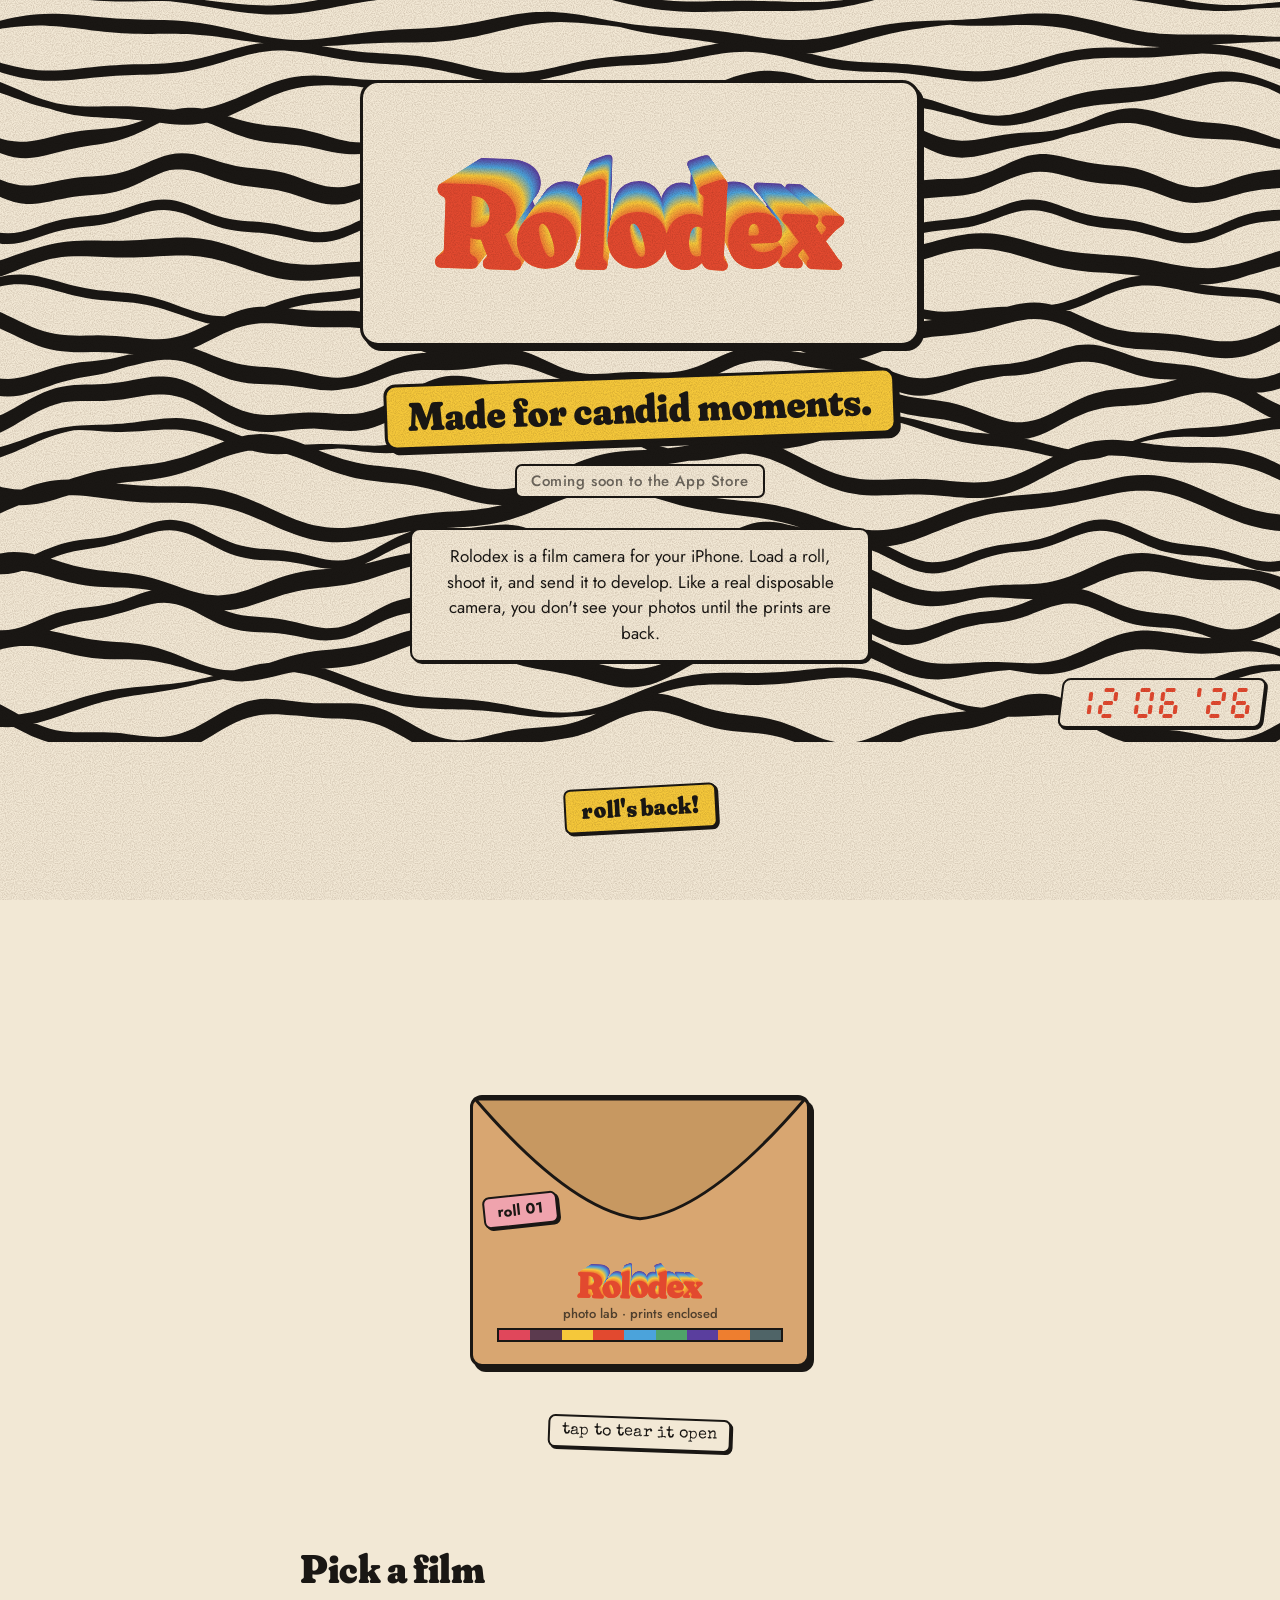
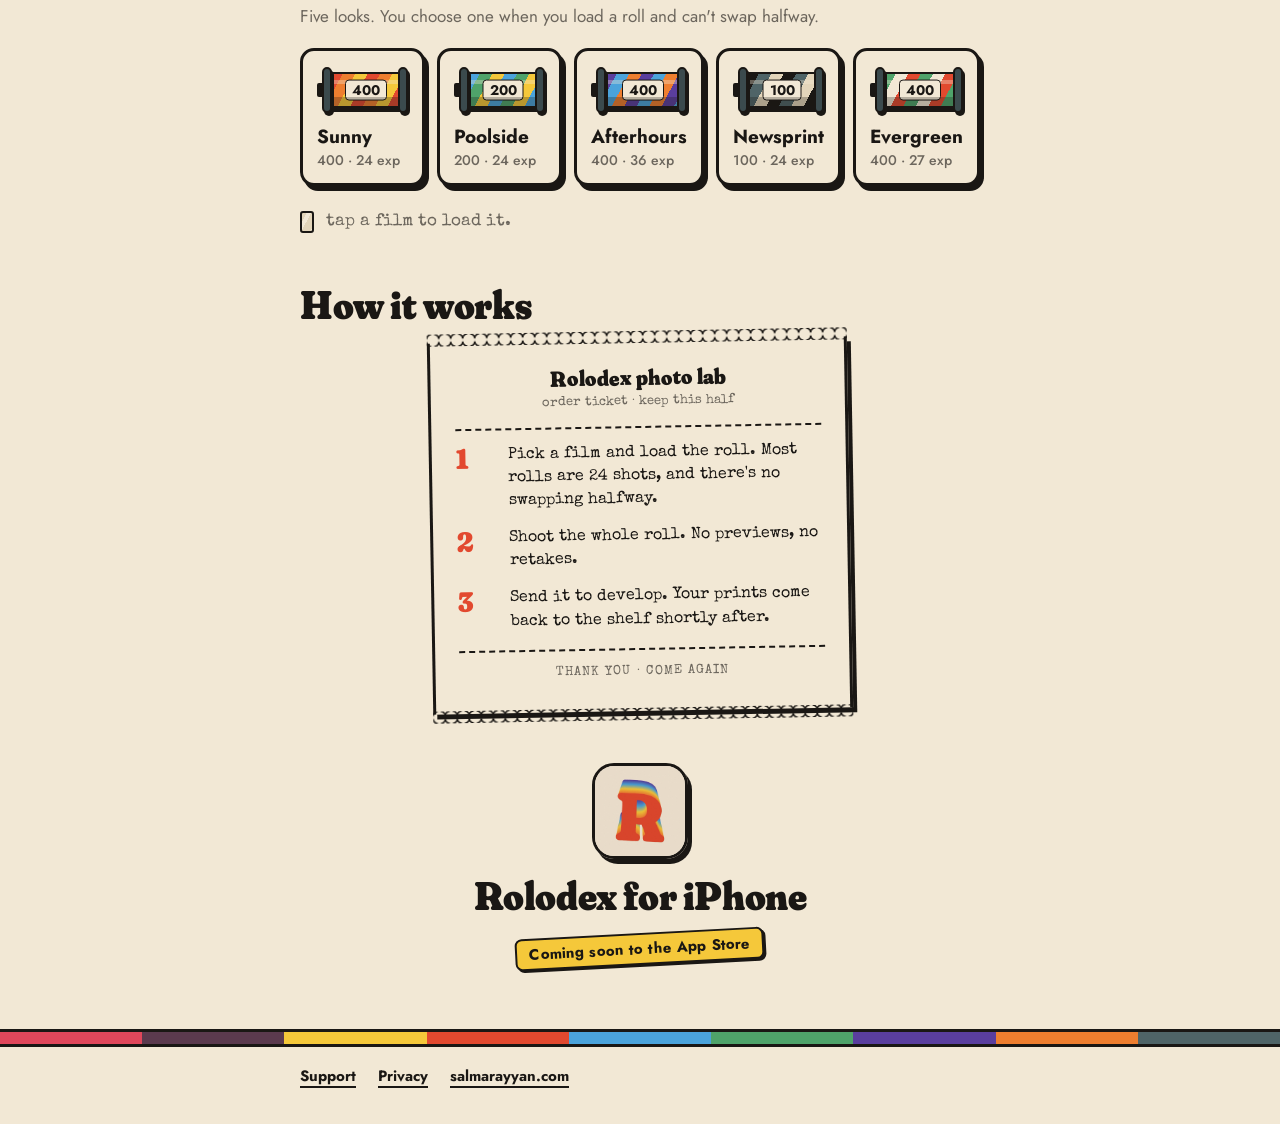
==== rolodex/index.html @ 46d509dd "Rolodex: animate the wordmark like the app's launch screen Co-Authored-By: Claude Fable 5.1 <noreply" ====
<!doctype html>
<html lang="en">
<head>
<meta charset="utf-8">
<meta name="viewport" content="width=device-width, initial-scale=1">
<title>Rolodex · A film camera for iPhone</title>
<meta name="description" content="Rolodex is a film camera app for iPhone. Load a roll, shoot it, send it to develop, and see your prints when they're back. Made for candid moments.">
<meta name="theme-color" content="#F2E8D5">

<meta property="og:type" content="website">
<meta property="og:site_name" content="Rolodex">
<meta property="og:title" content="Rolodex · A film camera for iPhone">
<meta property="og:description" content="Made for candid moments. A film camera for iPhone.">
<meta property="og:url" content="https://salmarayyan.com/rolodex/">
<meta property="og:image" content="https://salmarayyan.com/rolodex/assets/og.jpg">
<meta property="og:image:width" content="1200">
<meta property="og:image:height" content="514">
<meta name="twitter:card" content="summary_large_image">
<meta name="twitter:title" content="Rolodex · A film camera for iPhone">
<meta name="twitter:description" content="Made for candid moments. A film camera for iPhone.">
<meta name="twitter:image" content="https://salmarayyan.com/rolodex/assets/og.jpg">

<link rel="icon" type="image/png" sizes="32x32" href="/rolodex/assets/favicon-32.png">
<link rel="icon" type="image/png" sizes="64x64" href="/rolodex/assets/favicon-64.png">
<link rel="apple-touch-icon" href="/rolodex/assets/apple-touch-icon.png">
<link rel="preload" href="/rolodex/assets/fonts/RolodexDisplay.ttf" as="font" type="font/ttf" crossorigin>
<link rel="preconnect" href="https://fonts.gstatic.com" crossorigin>
<link rel="stylesheet" href="https://fonts.googleapis.com/css2?family=Jost:wght@500;700&family=Caveat:wght@600&display=swap">
<link rel="stylesheet" href="/rolodex/assets/rolodex.css">

<style>
  /* ---------- Hero: wordmark on cream over the zebra waves ---------- */
  .hero { position: relative; overflow: hidden; padding: 36px 0 44px; }
  .hero .zebra { position: absolute; inset: 0; width: 100%; height: 100%; }
  .hero .inner { position: relative; display: grid; grid-template-columns: minmax(0, 1fr); justify-items: center; text-align: center; padding-bottom: 36px; }
  .hero .inner > * { max-width: 100%; }
  /* Clear space around the wordmark: half its height on every side. */
  .hero .logo-plate {
    width: min(100%, 560px);
    background: var(--paper); border: var(--border) solid var(--ink); border-radius: 18px;
    box-shadow: var(--shadow);
    /* Clear space of half the wordmark's height on every side (wordmark is 3.5:1). */
    padding: 10.5%;
    margin-top: 44px;
  }
  .hero .logo-plate img, .hero .logo-plate svg { width: 100%; height: auto; display: block; }
  /* Launch pop, like the app: the wordmark springs up, then its extrusion grows back. */
  .hero .logo-plate .mark { opacity: 0; transform: scale(.7); }
  .hero .logo-plate .mark.popped { opacity: 1; transform: scale(1); transition: opacity .3s, transform .45s cubic-bezier(.3,1.6,.6,1); }
  @media (prefers-reduced-motion: reduce) { .hero .logo-plate .mark { opacity: 1; transform: none; } }
  .hero .tagline {
    margin: 30px 0 0; padding: 8px 20px; display: inline-block;
    background: var(--mustard); border: var(--border) solid var(--ink); border-radius: 12px;
    box-shadow: var(--shadow); font-family: var(--display); font-size: clamp(24px, 6vw, 40px); line-height: 1.1;
    max-width: 100%; transform: rotate(-2deg);
  }
  .hero .soon { margin-top: 22px; transform: none; box-shadow: none; border-width: 2px; padding: 6px 14px; font-weight: 500; font-size: 15px; letter-spacing: .04em; color: var(--muted); }
  [hidden] { display: none !important; }
  .hero .lede {
    margin: 30px 0 0; max-width: 460px; padding: 14px 18px;
    background: var(--paper); border: 2px solid var(--ink); border-radius: 10px; box-shadow: var(--shadow-sm);
    font-size: 17px;
  }
  /* App Store badge: hidden until the app is live. Remove the `hidden` attribute to show it. */
  #appstore { margin-top: 22px; background: var(--ink); color: var(--paper); border-color: var(--ink); box-shadow: 4px 5px 0 var(--tomato); }
  #appstore svg { width: 20px; height: 20px; fill: currentColor; }

  /* Date stamp, burnt into the corner like a disposable camera. */
  .datestamp {
    position: absolute; right: 16px; bottom: 14px; display: flex; gap: 7px; align-items: flex-end;
    padding: 8px 12px 7px; background: var(--paper); border: 2px solid var(--ink); border-radius: 8px;
    box-shadow: var(--shadow-sm); color: var(--tomato); transform: skewX(-7deg); pointer-events: none;
  }
  .seg { display: grid; grid-template-columns: 4px 10px 4px; grid-template-rows: 4px 9px 4px 9px 4px; width: 18px; height: 31px; }
  .seg i { display: block; background: currentColor; border-radius: 1.5px; opacity: 0; }
  .seg i.on { opacity: 1; }
  .seg .a { grid-area: 1/2/2/3; } .seg .b { grid-area: 2/3/3/4; } .seg .c { grid-area: 4/3/5/4; }
  .seg .d { grid-area: 5/2/6/3; } .seg .e { grid-area: 4/1/5/2; } .seg .f { grid-area: 2/1/3/2; } .seg .g { grid-area: 3/2/4/3; }
  .seg.tick { display: block; width: 4px; height: 31px; position: relative; }
  .seg.tick i { position: absolute; top: 0; left: 0; width: 4px; height: 9px; opacity: 1; }
  .datestamp .sp { width: 4px; }

  section.block { padding: 44px 0 0; }
  .eyebrow { display: inline-block; margin-bottom: 14px; }

  /* ---------- The lab envelope ---------- */
  .lab { display: grid; justify-items: center; }
  .envelope-stage { position: relative; width: min(100%, 340px); padding: 250px 0 28px; }
  .envelope:focus:not(:focus-visible) { outline: none; }
  .prints { position: absolute; left: 50%; top: 250px; width: 0; height: 0; pointer-events: none; z-index: 0; }
  .print {
    position: absolute; left: -62px; top: 0; width: 124px; margin: 0; padding: 6px 6px 8px;
    background: var(--paper); border: 2px solid var(--ink); border-radius: 8px; box-shadow: var(--shadow-sm);
    transform: translateY(30px) scale(.85); opacity: 0;
    transition: transform .8s cubic-bezier(.25,1.5,.45,1), opacity .25s;
  }
  .print img { width: 100%; height: auto; border: 2px solid var(--ink); border-radius: 4px; }
  .print figcaption { margin-top: 6px; text-align: center; font: 400 12px/1.2 var(--type); }
  .envelope-stage.open .print { opacity: 1; pointer-events: auto; }
  .envelope-stage.open .print:nth-child(1) { transform: translate(-112px, -238px) rotate(-12deg); transition-delay: .3s; }
  .envelope-stage.open .print:nth-child(2) { transform: translate(0px, -262px) rotate(1.5deg); transition-delay: .42s; }
  .envelope-stage.open .print:nth-child(3) { transform: translate(112px, -236px) rotate(12deg); transition-delay: .54s; }
  @media (min-width: 700px) {
    .print { width: 150px; left: -75px; }
    .envelope-stage.open .print:nth-child(1) { transform: translate(-150px, -290px) rotate(-12deg); }
    .envelope-stage.open .print:nth-child(2) { transform: translate(0px, -316px) rotate(1.5deg); }
    .envelope-stage.open .print:nth-child(3) { transform: translate(150px, -288px) rotate(12deg); }
  }
  .envelope { z-index: 1; }
  .envelope {
    position: relative; width: 100%; aspect-ratio: 1.25; border: 0; padding: 0; cursor: pointer;
    background: var(--kraft); border: var(--border) solid var(--ink); border-radius: 12px; box-shadow: var(--shadow);
    display: grid; align-content: end; justify-items: center; gap: 8px; padding-bottom: 22px;
    transition: transform .5s cubic-bezier(.3,1.5,.5,1);
    text-align: center;
  }
  .envelope .mark { height: 36px; width: auto; }
  .envelope .lab-line { font: 500 13px/1 var(--label); color: rgba(26,23,20,.72); }
  .envelope .stripes { width: calc(100% - 48px); }
  .envelope .flap {
    position: absolute; left: -3px; right: -3px; top: -3px; height: 48%;
    transform-origin: top center; transition: transform .6s cubic-bezier(.3,1.3,.5,1);
    pointer-events: none;
  }
  .envelope .flap svg { width: 100%; height: 100%; }
  .envelope .tag { position: absolute; left: 10px; top: 36%; transform: rotate(-6deg); transition: opacity .3s; }
  .envelope-stage.open .envelope { transform: translateY(16px); }
  .envelope-stage.open .flap { transform: perspective(700px) rotateX(180deg); }
  .envelope-stage.open .tag { opacity: 0; }

  .tear { margin-top: 22px; transform: rotate(2deg); cursor: pointer; }
  #confetti { position: fixed; inset: 0; width: 100%; height: 100%; pointer-events: none; z-index: 40; }
  .envelope-stage.open + .tear { opacity: 0; pointer-events: none; }
  .lab .done { margin-top: 22px; opacity: 0; transform: rotate(-2deg) scale(.8); transition: opacity .3s .6s, transform .5s .6s cubic-bezier(.3,1.6,.6,1); }
  .lab .done.show { opacity: 1; transform: rotate(-2deg) scale(1); }

  /* Sections drift up into place as you scroll. */
  html { scroll-behavior: smooth; }
  .reveal { opacity: 0; transform: translateY(28px); transition: opacity .7s cubic-bezier(.2,.7,.2,1), transform .9s cubic-bezier(.2,1.2,.3,1); }
  .reveal.in { opacity: 1; transform: none; }
  .reveal:nth-child(2) { transition-delay: .08s; }
  @media (prefers-reduced-motion: reduce) { .reveal { opacity: 1; transform: none; } }
  .envelope-stage.open + .tear { opacity: 0; pointer-events: none; }

  /* ---------- Pick a film ---------- */
  .films { display: grid; grid-template-columns: repeat(2, 1fr); gap: 16px; margin-top: 8px; }
  @media (min-width: 700px) { .films { grid-template-columns: repeat(5, 1fr); gap: 12px; } .film { padding: 14px 10px 12px; } .film .name { font-size: 17px; } .film .spec { font-size: 12.5px; white-space: nowrap; } }
  .film {
    position: relative; text-align: left; padding: 16px 14px 14px; cursor: pointer;
    transition: transform .15s cubic-bezier(.3,1.6,.6,1), background .2s;
  }
  .film:active { transform: translate(2px, 3px); }
  .film.loaded { background: var(--loaded, var(--paper-shade)); }
  .film .name { display: block; font: 700 19px/1.1 var(--label); margin-top: 14px; }
  .film .spec { display: block; font: 500 14px/1.2 var(--label); color: var(--muted); margin-top: 4px; }
  .film .loaded-tag { position: absolute; right: -8px; top: -12px; transform: rotate(8deg); opacity: 0; transition: opacity .2s, transform .3s cubic-bezier(.3,1.6,.6,1); font-family: var(--type); font-size: 14px; padding: 3px 9px; }
  .film.loaded .loaded-tag { opacity: 1; transform: rotate(8deg) scale(1.05); }

  /* The 35mm canister on its side, wrapped in the stock's stripes. */
  .can { display: flex; align-items: center; height: 46px; }
  .can .spool { width: 7px; height: 14px; background: var(--ink); border-radius: 2px; }
  .can .cap { width: 10px; height: 46px; border-radius: 6px; background: #3B4A4D; border: 2px solid var(--ink); box-shadow: 2px 3px 0 var(--ink); margin-left: -2px; z-index: 1; }
  .can .body {
    flex: 1; height: 36px; position: relative; margin: 0 -2px; border-top: 2.5px solid var(--ink); border-bottom: 2.5px solid var(--ink);
    box-shadow: 2px 4px 0 var(--ink); overflow: hidden;
    background: repeating-linear-gradient(118deg, var(--s1) 0 11px, var(--s2) 11px 22px, var(--s3) 22px 33px);
  }
  .can .body::before { content: ""; position: absolute; left: 0; right: 0; top: 6px; height: 4px; background: rgba(242,232,213,.35); }
  .can .body::after { content: ""; position: absolute; left: 0; right: 0; bottom: 0; height: 9px; background: rgba(26,23,20,.28); }
  .can .iso {
    position: absolute; left: 50%; top: 50%; transform: translate(-50%, -50%);
    background: var(--paper); border: 1.5px solid var(--ink); border-radius: 4px; padding: 0 6px; font: 700 14px/1.35 var(--label);
  }
  .film-desc {
    margin-top: 18px; display: flex; align-items: center; gap: 12px; min-height: 36px;
    font: 400 17px/1.4 var(--type);
  }
  .film-desc .chip { width: 14px; height: 22px; border: 2px solid var(--ink); border-radius: 3px; flex: none; background: repeating-linear-gradient(118deg, var(--s1) 0 4px, var(--s2) 4px 8px, var(--s3) 8px 12px); }
  .film-desc.empty { color: var(--muted); }

  /* ---------- Lab ticket ---------- */
  .ticket {
    position: relative; margin: 8px auto 0; max-width: 420px; background: var(--paper);
    border-left: var(--border) solid var(--ink); border-right: var(--border) solid var(--ink);
    padding: 26px 24px 30px; font-family: var(--type); box-shadow: var(--shadow);
    transform: rotate(-1deg);
  }
  .ticket::before, .ticket::after {
    content: ""; position: absolute; left: -3px; right: -3px; height: 12px;
    background: radial-gradient(circle at 6px 6px, transparent 5.5px, var(--ink) 6px, var(--ink) 7px, transparent 7.5px) left/12px 12px repeat-x;
  }
  .ticket::before { top: -9px; }
  .ticket::after { bottom: -9px; transform: rotate(180deg); }
  .ticket .head { text-align: center; border-bottom: 2px dashed var(--ink); padding-bottom: 12px; margin-bottom: 14px; }
  .ticket .head strong { display: block; font: 900 22px/1 var(--display); }
  .ticket .head span { font-size: 13px; color: var(--muted); }
  .ticket ol { list-style: none; margin: 0; padding: 0; display: grid; gap: 14px; }
  .ticket li { display: grid; grid-template-columns: 44px 1fr; gap: 8px; align-items: start; font-size: 16px; line-height: 1.45; }
  .ticket li b { font: 900 28px/1 var(--display); color: var(--tomato); }
  .ticket .foot { border-top: 2px dashed var(--ink); margin-top: 16px; padding-top: 12px; font-size: 13px; color: var(--muted); text-align: center; letter-spacing: .08em; }

  /* ---------- Index card ---------- */
  .index-card {
    position: relative; margin: 8px auto 0; max-width: 520px; padding: 46px 24px 24px;
    background: var(--paper) repeating-linear-gradient(to bottom, transparent 0 29px, rgba(75,163,219,.55) 29px 31px) 0 14px;
    transform: rotate(1deg);
  }
  .index-card::before { content: ""; position: absolute; left: 0; right: 0; top: 30px; height: 3px; background: var(--rose); opacity: .8; }
  .index-card .pin { position: absolute; left: 50%; top: -14px; transform: translateX(-50%) rotate(-4deg); }
  .index-card p { font: 600 clamp(21px, 5.4vw, 26px)/31px var(--hand); }

  /* ---------- Coming soon strip ---------- */
  .appcta { display: grid; justify-items: center; text-align: center; gap: 16px; padding: 52px 0 0; }
  .appcta .icon { width: 96px; height: 96px; border-radius: 22px; border: var(--border) solid var(--ink); box-shadow: var(--shadow); }
  .appcta h2 { margin: 0; }
</style>
</head>
<body>
<div class="grain" aria-hidden="true"></div>

<header class="hero">
  <svg class="zebra" id="zebra" aria-hidden="true" preserveAspectRatio="none"></svg>
  <div class="wrap inner">
    <div class="logo-plate">
      <div class="mark" id="mark"><img src="/rolodex/assets/wordmark-3d.svg" alt="Rolodex" width="682" height="195"></div>
    </div>
    <p class="tagline">Made for candid moments.</p>
    <p class="sticker soon">Coming soon to the App Store</p>
    <p class="lede">Rolodex is a film camera for your iPhone. Load a roll, shoot it, and send it to develop. Like a real disposable camera, you don't see your photos until the prints are back.</p>
    <!-- App Store badge. Hidden until the app is live: remove the `hidden` attribute. -->
    <a id="appstore" class="btn" href="https://apps.apple.com/app/id6827994145" hidden>
      <svg viewBox="0 0 24 24" aria-hidden="true"><path d="M16.4 12.6c0-2.5 2-3.7 2.1-3.8-1.2-1.7-3-1.9-3.6-2-1.5-.2-3 .9-3.8.9-.8 0-2-.9-3.3-.8-1.7 0-3.2 1-4.1 2.5-1.8 3-.5 7.6 1.3 10.1.9 1.2 1.9 2.6 3.2 2.6 1.3-.1 1.8-.8 3.3-.8s2 .8 3.4.8c1.4 0 2.3-1.3 3.1-2.5 1-1.4 1.4-2.8 1.4-2.9-.1 0-2.9-1.1-3-4.1zM14 5.2c.7-.8 1.2-2 1-3.2-1 0-2.2.7-2.9 1.5-.6.7-1.2 1.9-1 3 1.1.1 2.2-.5 2.9-1.3z"/></svg>
      Download on the App Store
    </a>
  </div>
  <div class="datestamp" id="datestamp" aria-label="Date stamp" role="img"></div>
</header>

<main class="wrap">

  <section class="block lab reveal" aria-labelledby="lab-title">
    <span class="sticker mustard eyebrow" style="font-family:var(--display);font-size:24px;padding:6px 16px">roll's back!</span>
    <h2 id="lab-title" class="visually-hidden" style="position:absolute;width:1px;height:1px;overflow:hidden;clip:rect(0 0 0 0)">The envelope</h2>
    <div class="envelope-stage" id="stage">
      <div class="prints" aria-hidden="true">
        <figure class="print"><img src="/rolodex/prints/load.jpg" alt="" width="332" height="720" loading="lazy"><figcaption>load film</figcaption></figure>
        <figure class="print"><img src="/rolodex/prints/shoot.jpg" alt="" width="332" height="720" loading="lazy"><figcaption>shoot the roll</figcaption></figure>
        <figure class="print"><img src="/rolodex/prints/shelf.jpg" alt="" width="332" height="720" loading="lazy"><figcaption>the shelf</figcaption></figure>
      </div>
      <button class="envelope" id="envelope" type="button" aria-expanded="false" aria-label="Open the envelope to see the app">
        <img class="mark" src="/rolodex/assets/wordmark-3d.svg" alt="" width="682" height="195">
        <span class="lab-line">photo lab · prints enclosed</span>
        <span class="stripes" aria-hidden="true"><span style="background:var(--rose)"></span><span style="background:var(--plum)"></span><span style="background:var(--mustard)"></span><span style="background:var(--tomato)"></span><span style="background:var(--sky)"></span><span style="background:var(--leaf)"></span><span style="background:var(--violet)"></span><span style="background:var(--tangerine)"></span><span style="background:var(--slate)"></span></span>
        <span class="flap" aria-hidden="true">
          <svg viewBox="0 0 100 48" preserveAspectRatio="none"><path d="M1.5 1.5 H98.5 Q70 44 50 46.5 Q30 44 1.5 1.5 Z" fill="var(--kraft-shade)" stroke="var(--ink)" stroke-width="3" stroke-linejoin="round" vector-effect="non-scaling-stroke"/></svg>
        </span>
        <span class="sticker rose tag" aria-hidden="true">roll 01</span>
      </button>
    </div>
    <button class="sticker marker tear" id="tear" type="button">tap to tear it open</button>
    <p class="sticker mustard done" id="done" aria-live="polite">three from the roll: load film, shoot, and the shelf.</p>
    <canvas id="confetti" aria-hidden="true"></canvas>
  </section>

  <section class="block reveal" aria-labelledby="films-title">
    <h2 id="films-title">Pick a film</h2>
    <p style="color:var(--muted);margin-bottom:18px">Five looks. You choose one when you load a roll and can't swap halfway.</p>
    <div class="films" role="group" aria-label="Film stocks">
      <button class="card film" type="button" data-desc="warm and golden, honey light. the classic." style="--s1:var(--tomato);--s2:var(--tangerine);--s3:var(--mustard);--loaded:#F7DFA0" aria-pressed="false">
        <span class="can" aria-hidden="true"><i class="spool"></i><i class="cap"></i><span class="body"><span class="iso">400</span></span><i class="cap"></i></span>
        <span class="name">Sunny</span><span class="spec">400 · 24 exp</span>
        <span class="sticker loaded-tag" aria-hidden="true">loaded</span>
      </button>
      <button class="card film" type="button" data-desc="cool blues and minty greens. smells like chlorine." style="--s1:var(--sky);--s2:var(--leaf);--s3:var(--mustard);--loaded:#CFE5EE" aria-pressed="false">
        <span class="can" aria-hidden="true"><i class="spool"></i><i class="cap"></i><span class="body"><span class="iso">200</span></span><i class="cap"></i></span>
        <span class="name">Poolside</span><span class="spec">200 · 24 exp</span>
        <span class="sticker loaded-tag" aria-hidden="true">loaded</span>
      </button>
      <button class="card film" type="button" data-desc="lavender skies, golden light. the city after work." style="--s1:var(--violet);--s2:var(--sky);--s3:var(--tangerine);--loaded:#D9CDE6" aria-pressed="false">
        <span class="can" aria-hidden="true"><i class="spool"></i><i class="cap"></i><span class="body"><span class="iso">400</span></span><i class="cap"></i></span>
        <span class="name">Afterhours</span><span class="spec">400 · 36 exp</span>
        <span class="sticker loaded-tag" aria-hidden="true">loaded</span>
      </button>
      <button class="card film" type="button" data-desc="black and white, punchy, like the morning paper." style="--s1:var(--ink);--s2:var(--slate);--s3:var(--paper-shade);--loaded:#D9D2C4" aria-pressed="false">
        <span class="can" aria-hidden="true"><i class="spool"></i><i class="cap"></i><span class="body"><span class="iso">100</span></span><i class="cap"></i></span>
        <span class="name">Newsprint</span><span class="spec">100 · 24 exp</span>
        <span class="sticker loaded-tag" aria-hidden="true">loaded</span>
      </button>
      <button class="card film" type="button" data-desc="the classic disposable. deep greens, punchy prints." style="--s1:var(--leaf);--s2:var(--paper);--s3:var(--tomato);--loaded:#CFE3D2" aria-pressed="false">
        <span class="can" aria-hidden="true"><i class="spool"></i><i class="cap"></i><span class="body"><span class="iso">400</span></span><i class="cap"></i></span>
        <span class="name">Evergreen</span><span class="spec">400 · 27 exp</span>
        <span class="sticker loaded-tag" aria-hidden="true">loaded</span>
      </button>
    </div>
    <p class="film-desc empty" id="film-desc" aria-live="polite"><span class="chip" aria-hidden="true" style="--s1:var(--paper-shade);--s2:var(--paper);--s3:var(--paper-shade)"></span><span>tap a film to load it.</span></p>
  </section>

  <section class="block reveal" aria-labelledby="how-title">
    <h2 id="how-title">How it works</h2>
    <div class="ticket">
      <div class="head"><strong>Rolodex photo lab</strong><span>order ticket · keep this half</span></div>
      <ol>
        <li><b>1</b><span>Pick a film and load the roll. Most rolls are 24 shots, and there's no swapping halfway.</span></li>
        <li><b>2</b><span>Shoot the whole roll. No previews, no retakes.</span></li>
        <li><b>3</b><span>Send it to develop. Your prints come back to the shelf shortly after.</span></li>
      </ol>
      <div class="foot">THANK YOU · COME AGAIN</div>
    </div>
  </section>

  <section class="appcta reveal" aria-labelledby="cta-title">
    <img class="icon" src="/rolodex/icon.png" alt="Rolodex app icon" width="512" height="512" loading="lazy">
    <h2 id="cta-title">Rolodex for iPhone</h2>
    <p class="sticker mustard">Coming soon to the App Store</p>
  </section>

</main>

<footer>
  <div class="rainbow" aria-hidden="true">
    <span style="background:#E0475B"></span><span style="background:#5B3A4E"></span><span style="background:#F5C83A"></span><span style="background:#E2492F"></span><span style="background:#4BA3DB"></span><span style="background:#4FA36A"></span><span style="background:#5A3E9E"></span><span style="background:#EE7E2F"></span><span style="background:#4F6467"></span>
  </div>
  <div class="wrap">
    <nav aria-label="Footer">
      <a href="/rolodex/support">Support</a>
      <a href="/rolodex/privacy">Privacy</a>
      <a href="/">salmarayyan.com</a>
    </nav>
  </div>
</footer>

<script>
(function () {
  // Zebra waves, drawn once like the app's "roll's back!" screen.
  function reduceMotion() { return window.matchMedia('(prefers-reduced-motion: reduce)').matches; }
  function rand(seed) { return function () { seed = (seed * 16807) % 2147483647; return (seed - 1) / 2147483646; }; }
  function zebra() {
    var svg = document.getElementById('zebra'), hero = svg.parentNode;
    var W = hero.clientWidth, H = hero.clientHeight, r = rand(3), d = '';
    svg.setAttribute('viewBox', '0 0 ' + W + ' ' + H);
    for (var y = -40; y < H + 40;) {
      var thick = 9 + r() * 11, amp = 10 + r() * 14, freq = 0.012 + r() * 0.01, phase = r() * 6, taper = 0.3 + r() * 0.7;
      var top = [], bottom = [];
      for (var x = -10; x <= W + 10; x += 6) {
        var wave = Math.sin(x * freq + phase) * amp + Math.sin(x * freq * 2.7 + phase) * amp * 0.25;
        var t = thick * (taper + (1 - taper) * Math.abs(Math.sin(x * freq * 0.7 + phase)));
        top.push(x + ',' + (y + wave).toFixed(1)); bottom.push(x + ',' + (y + wave + t).toFixed(1));
      }
      d += 'M' + top.join('L') + 'L' + bottom.reverse().join('L') + 'Z';
      y += thick + 16 + r() * 12;
    }
    svg.innerHTML = '<path d="' + d + '" fill="#1A1714"/>';
  }
  zebra();
  var rt; window.addEventListener('resize', function () { clearTimeout(rt); rt = setTimeout(zebra, 120); });

  // Launch splash, after LaunchSplash in the app: pop in with a spring, then the
  // 64 extrusion layers grow back toward the vanishing point over 0.8s.
  var mark = document.getElementById('mark');
  if (reduceMotion()) { mark.classList.add('popped'); }
  else {
    fetch('/rolodex/assets/wordmark-3d.svg').then(function (r) { return r.text(); }).then(function (txt) {
      var doc = new DOMParser().parseFromString(txt, 'image/svg+xml'), svg = doc.documentElement;
      svg.removeAttribute('width'); svg.removeAttribute('height');
      var uses = Array.prototype.slice.call(svg.querySelectorAll('use')), n = uses.length;
      var VX = 340.55, VY = -200.72, DEPTH = 0.2;
      function setGrowth(g) {
        uses.forEach(function (u, i) {
          var t = i / (n - 1), sc = 1 - DEPTH * g * (1 - t);
          u.setAttribute('transform', 'translate(' + VX + ' ' + VY + ') scale(' + sc.toFixed(5) + ') translate(' + -VX + ' ' + VY * -1 + ')');
        });
      }
      setGrowth(0);
      mark.innerHTML = ''; mark.appendChild(svg);
      setTimeout(function () { mark.classList.add('popped'); }, 150);
      var start = null;
      function grow(ts) {
        if (!start) start = ts;
        var x = Math.min(1, (ts - start - 250) / 800);
        if (x >= 0) setGrowth(1 - Math.pow(1 - x, 3));
        if (x < 1) requestAnimationFrame(grow);
      }
      requestAnimationFrame(grow);
      setTimeout(function () { setGrowth(1); }, 1300); // in case frames were throttled
    }).catch(function () { mark.classList.add('popped'); });
  }

  // Date stamp in seven-segment digits: MM DD 'YY.
  var SEG = { '0':'abcdef', '1':'bc', '2':'abdeg', '3':'abcdg', '4':'bcfg', '5':'acdfg', '6':'acdefg', '7':'abc', '8':'abcdefg', '9':'abcdfg' };
  function digit(ch) {
    var el = document.createElement('span'); el.className = 'seg';
    'abcdefg'.split('').forEach(function (s) { var i = document.createElement('i'); i.className = s + (SEG[ch].indexOf(s) >= 0 ? ' on' : ''); el.appendChild(i); });
    return el;
  }
  var now = new Date(), two = function (n) { return (n < 10 ? '0' : '') + n; };
  var parts = [two(now.getMonth() + 1), two(now.getDate()), two(now.getFullYear() % 100)];
  var stamp = document.getElementById('datestamp');
  stamp.setAttribute('aria-label', 'Date stamp ' + parts.join(' '));
  parts.forEach(function (p, i) {
    if (i > 0) { var sp = document.createElement('span'); sp.className = 'sp'; stamp.appendChild(sp); }
    if (i === 2) { var tick = document.createElement('span'); tick.className = 'seg tick'; tick.appendChild(document.createElement('i')); stamp.appendChild(tick); }
    p.split('').forEach(function (c) { stamp.appendChild(digit(c)); });
  });

  // The envelope: tear it open once, and the lab throws confetti like the app does.
  var stage = document.getElementById('stage'), env = document.getElementById('envelope'), tear = document.getElementById('tear'), done = document.getElementById('done');
  var reduce = window.matchMedia('(prefers-reduced-motion: reduce)').matches;
  function open() {
    if (stage.classList.contains('open')) return;
    stage.classList.add('open');
    env.setAttribute('aria-expanded', 'true');
    done.classList.add('show');
    if (!reduce) confetti(env);
  }
  env.addEventListener('click', open);
  tear.addEventListener('click', open);

  // Bits of striped paper thrown in the air, after ConfettiBurst in the app.
  var COLORS = ['#E0475B', '#5B3A4E', '#F5C83A', '#E2492F', '#4BA3DB', '#4FA36A', '#5A3E9E', '#EE7E2F', '#4F6467'];
  function confetti(from) {
    var c = document.getElementById('confetti'), ctx = c.getContext('2d'), dpr = Math.min(2, window.devicePixelRatio || 1);
    c.width = innerWidth * dpr; c.height = innerHeight * dpr; ctx.scale(dpr, dpr);
    var b = from.getBoundingClientRect(), ox = b.left + b.width / 2, oy = b.top + b.height * 0.3;
    var r = rand(42), pieces = [];
    for (var i = 0; i < 90; i++) {
      var a = -Math.PI * 0.95 + r() * Math.PI * 0.9, v = 420 + r() * 520;
      pieces.push({ vx: Math.cos(a) * v, vy: Math.sin(a) * v, spin: -9 + r() * 18, w: 8 + r() * 6, h: 12 + r() * 10, col: COLORS[i % COLORS.length] });
    }
    var start = null;
    function frame(ts) {
      if (!start) start = ts;
      var t = (ts - start) / 1000;
      ctx.clearRect(0, 0, innerWidth, innerHeight);
      pieces.forEach(function (p) {
        var x = ox + p.vx * t, y = oy + p.vy * t + 900 * t * t;
        if (y > innerHeight + 40) return;
        ctx.save(); ctx.translate(x, y); ctx.rotate(p.spin * t); ctx.scale(Math.cos(p.spin * t * 0.7), 1);
        ctx.fillStyle = p.col; ctx.strokeStyle = '#1A1714'; ctx.lineWidth = 1.5;
        ctx.fillRect(-p.w / 2, -p.h / 2, p.w, p.h); ctx.strokeRect(-p.w / 2, -p.h / 2, p.w, p.h);
        ctx.restore();
      });
      if (t < 2.4) requestAnimationFrame(frame); else ctx.clearRect(0, 0, innerWidth, innerHeight);
    }
    requestAnimationFrame(frame);
  }

  // Sections drift into place as they scroll into view.
  var reveals = document.querySelectorAll('.reveal');
  if ('IntersectionObserver' in window && !reduce) {
    var io = new IntersectionObserver(function (entries) {
      entries.forEach(function (e) { if (e.isIntersecting) { e.target.classList.add('in'); io.unobserve(e.target); } });
    }, { rootMargin: '0px 0px -12% 0px', threshold: 0.08 });
    reveals.forEach(function (el) { io.observe(el); });
  } else {
    reveals.forEach(function (el) { el.classList.add('in'); });
  }

  // Pick a film.
  var films = document.querySelectorAll('.film'), desc = document.getElementById('film-desc');
  films.forEach(function (f) {
    f.addEventListener('click', function () {
      films.forEach(function (o) { o.classList.remove('loaded'); o.setAttribute('aria-pressed', 'false'); });
      f.classList.add('loaded'); f.setAttribute('aria-pressed', 'true');
      desc.classList.remove('empty');
      desc.querySelector('.chip').style.cssText = f.style.cssText;
      desc.querySelector('span:last-child').textContent = f.getAttribute('data-desc');
    });
  });
})();
</script>
</body>
</html>
---- rolodex/assets/rolodex.css ----
/* Rolodex website · 1970s print ephemera on cream paper.
   Matches rolodex/Views/Theme.swift: matte inks, 3px ink borders,
   hard offset shadows, paper grain, tilted stickers. */

@font-face {
  font-family: "Rolodex Display";
  src: url("fonts/RolodexDisplay.ttf") format("truetype");
  font-weight: 900; font-display: swap;
}
@font-face {
  font-family: "Special Elite";
  src: url("fonts/SpecialElite-Regular.ttf") format("truetype");
  font-weight: 400; font-display: swap;
}

:root {
  --ink: #1A1714;
  --paper: #F2E8D5;
  --paper-shade: #E3D5BA;
  --tomato: #E2492F;
  --mustard: #F5C83A;
  --sky: #4BA3DB;
  --violet: #5A3E9E;
  --rose: #E0475B;
  --plum: #5B3A4E;
  --leaf: #4FA36A;
  --tangerine: #EE7E2F;
  --slate: #4F6467;
  --chocolate: #3E2418;
  --leather: #5C2E1F;
  --amber: #C77A2E;
  --kraft: #D8A671;
  --kraft-shade: #C79861;
  --muted: rgba(26, 23, 20, 0.62);

  --display: "Rolodex Display", Georgia, serif;
  --label: "Futura", "Jost", "Avenir Next", sans-serif;
  --type: "Special Elite", "Courier New", monospace;
  --hand: "Noteworthy", "Bradley Hand", "Caveat", "Segoe Print", cursive;

  --border: 3px;
  --shadow: 4px 5px 0 var(--ink);
  --shadow-sm: 2px 2px 0 var(--ink);
  --radius: 14px;
}

* { box-sizing: border-box; }
html { -webkit-text-size-adjust: 100%; }
body {
  margin: 0;
  background: var(--paper);
  color: var(--ink);
  font: 17px/1.5 var(--label);
  overflow-x: hidden;
}
img, svg { display: block; max-width: 100%; }
a { color: inherit; }
button { font: inherit; color: inherit; }
:focus-visible { outline: 3px solid var(--sky); outline-offset: 3px; }

/* Paper grain over everything, like ink on uncoated stock. */
.grain {
  position: fixed; inset: 0; z-index: 50; pointer-events: none;
  opacity: .32; mix-blend-mode: multiply;
  background-image: url("data:image/svg+xml;utf8,<svg xmlns='http://www.w3.org/2000/svg' width='180' height='180'><filter id='g'><feTurbulence type='fractalNoise' baseFrequency='.9' numOctaves='2' seed='11' stitchTiles='stitch'/><feColorMatrix values='0 0 0 0 .16 0 0 0 0 .1 0 0 0 0 .06 0 0 0 -1.4 .9'/></filter><rect width='180' height='180' filter='url(%23g)'/></svg>");
}

.wrap { width: min(100% - 32px, 680px); margin: 0 auto; }

/* Printed card: flat fill, ink border, hard ink shadow slipped down-right. */
.card {
  background: var(--paper);
  border: var(--border) solid var(--ink);
  border-radius: var(--radius);
  box-shadow: var(--shadow);
}

/* Slapped-on sticker. */
.sticker {
  display: inline-block;
  padding: 5px 12px;
  background: var(--paper);
  border: 2px solid var(--ink);
  border-radius: 7px;
  box-shadow: var(--shadow-sm);
  font: 700 15px/1.2 var(--label);
  letter-spacing: .01em;
  transform: rotate(-3deg);
}
.sticker.marker { font-family: var(--type); font-weight: 400; font-size: 16px; }
.sticker.mustard { background: var(--mustard); }
.sticker.rose { background: #EFA3AD; }

h1, h2, h3 { font-family: var(--display); font-weight: 900; line-height: 1.05; margin: 0; letter-spacing: -.01em; }
h2 { font-size: clamp(30px, 7vw, 40px); margin-bottom: 14px; }
p { margin: 0; }

/* Flashcard button that presses down onto its own shadow. */
.btn {
  display: inline-flex; align-items: center; justify-content: center; gap: 10px;
  min-height: 56px; padding: 12px 22px;
  background: var(--mustard); border: var(--border) solid var(--ink); border-radius: 12px;
  box-shadow: var(--shadow); font: 700 19px/1 var(--label); text-decoration: none; cursor: pointer;
  transition: transform .15s cubic-bezier(.3,1.6,.6,1), box-shadow .15s;
}
.btn:active { transform: translate(4px, 5px); box-shadow: 0 0 0 var(--ink); }

/* Rainbow stripe band. */
.stripes {
  display: flex; height: 14px; border: 2px solid var(--ink); overflow: hidden;
}
.stripes span { flex: 1; }

/* Site header used on the sub pages. */
.topbar { padding: 22px 0 8px; display: flex; align-items: center; justify-content: space-between; gap: 12px; }
.topbar .home { display: inline-block; padding: 6px 0; }
.topbar .home img { height: 26px; width: auto; }

/* Footer. */
footer { margin-top: 64px; }
footer .rainbow { display: flex; height: 18px; border-top: var(--border) solid var(--ink); border-bottom: var(--border) solid var(--ink); }
footer .rainbow span { flex: 1; }
footer nav { display: flex; flex-wrap: wrap; gap: 8px 22px; padding: 22px 0 36px; font: 700 15px/1 var(--label); }
footer nav a { text-decoration: none; border-bottom: 2px solid var(--ink); padding-bottom: 2px; }
footer nav a:hover { color: var(--tomato); border-color: var(--tomato); }
footer small { display: block; padding-bottom: 28px; color: var(--muted); font-size: 13px; }

/* Sub pages: title block and sections. */
.page-title { padding: 18px 0 8px; }
.page-title h1 { font-size: clamp(40px, 10vw, 60px); }
.page-title .meta { margin-top: 10px; }
.sections { display: grid; gap: 18px; margin-top: 26px; }
.sections section { padding: 20px 22px; }
.sections h2 { font-size: 22px; margin: 0 0 8px; }
.sections p { font-size: 17px; line-height: 1.55; }
.sections p + p { margin-top: 10px; }

@media (prefers-reduced-motion: reduce) {
  *, *::before, *::after { animation: none !important; transition: none !important; }
}
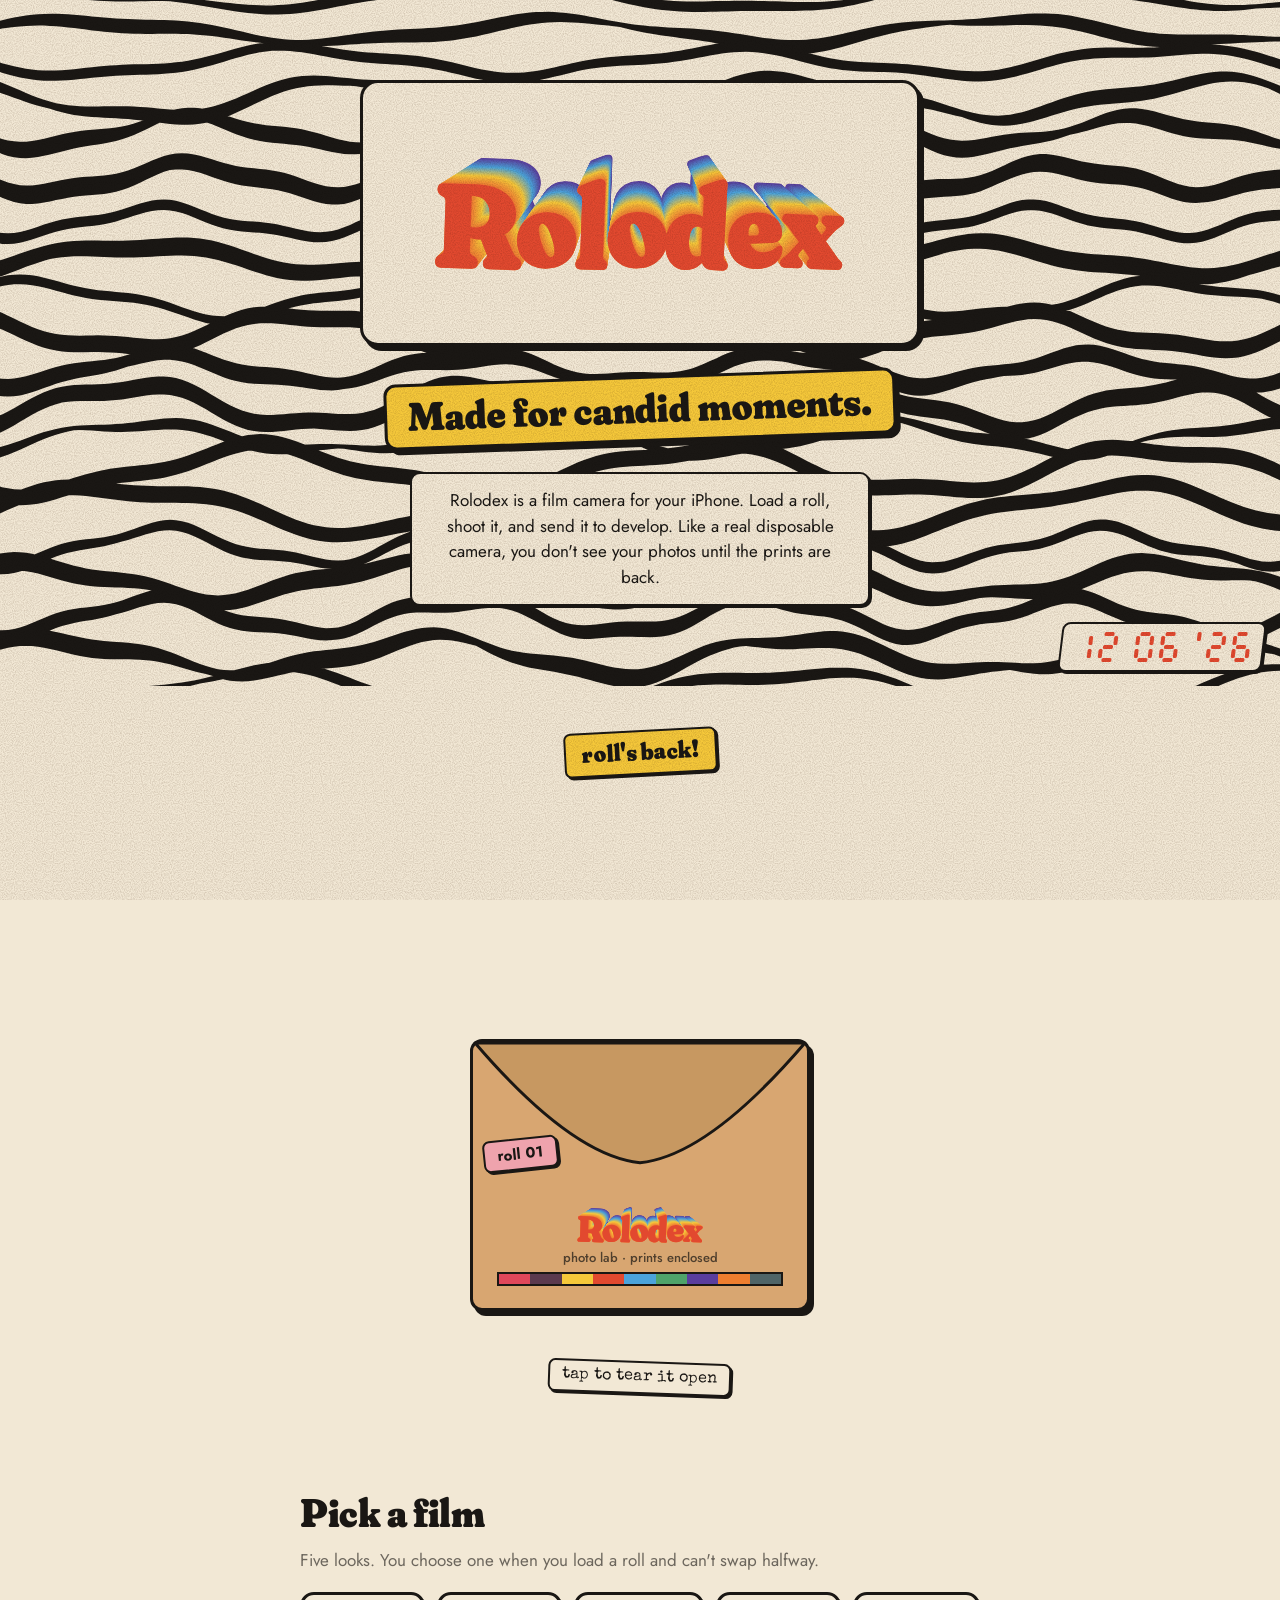
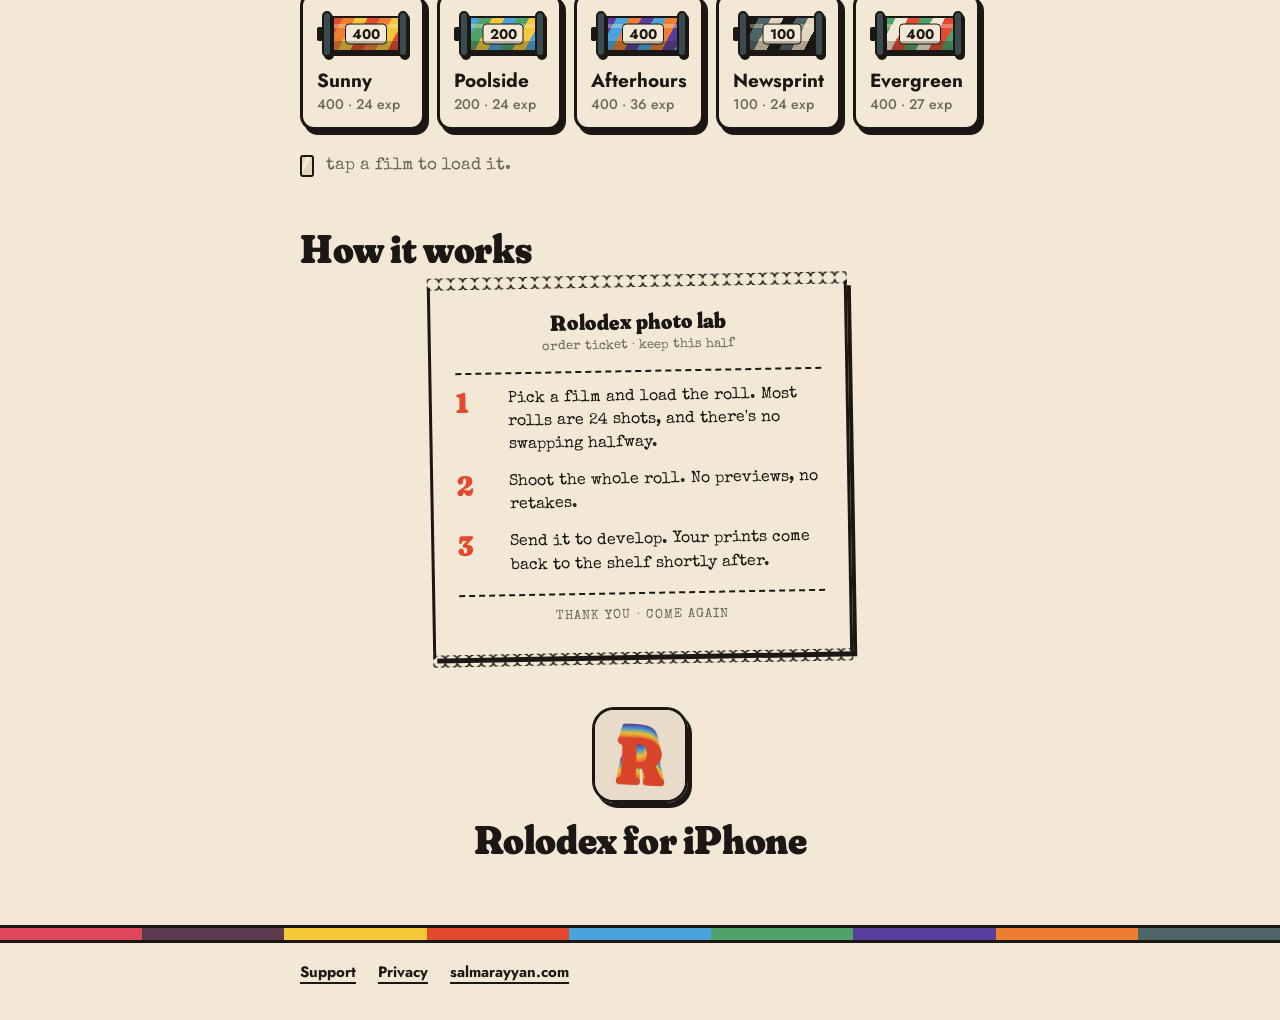
==== commit 3c15bed6: "Move featured cards below the hero, archive old sections, drop coming soon Co-Authored-By: Claude Fa" ====
--- a/rolodex/index.html
+++ b/rolodex/index.html
@@ -225,7 +225,6 @@
       <div class="mark" id="mark"><img src="/rolodex/assets/wordmark-3d.svg" alt="Rolodex" width="682" height="195"></div>
     </div>
     <p class="tagline">Made for candid moments.</p>
-    <p class="sticker soon">Coming soon to the App Store</p>
     <p class="lede">Rolodex is a film camera for your iPhone. Load a roll, shoot it, and send it to develop. Like a real disposable camera, you don't see your photos until the prints are back.</p>
     <!-- App Store badge. Hidden until the app is live: remove the `hidden` attribute. -->
     <a id="appstore" class="btn" href="https://apps.apple.com/app/id6827994145" hidden>
@@ -311,7 +310,6 @@
   <section class="appcta reveal" aria-labelledby="cta-title">
     <img class="icon" src="/rolodex/icon.png" alt="Rolodex app icon" width="512" height="512" loading="lazy">
     <h2 id="cta-title">Rolodex for iPhone</h2>
-    <p class="sticker mustard">Coming soon to the App Store</p>
   </section>
 
 </main>
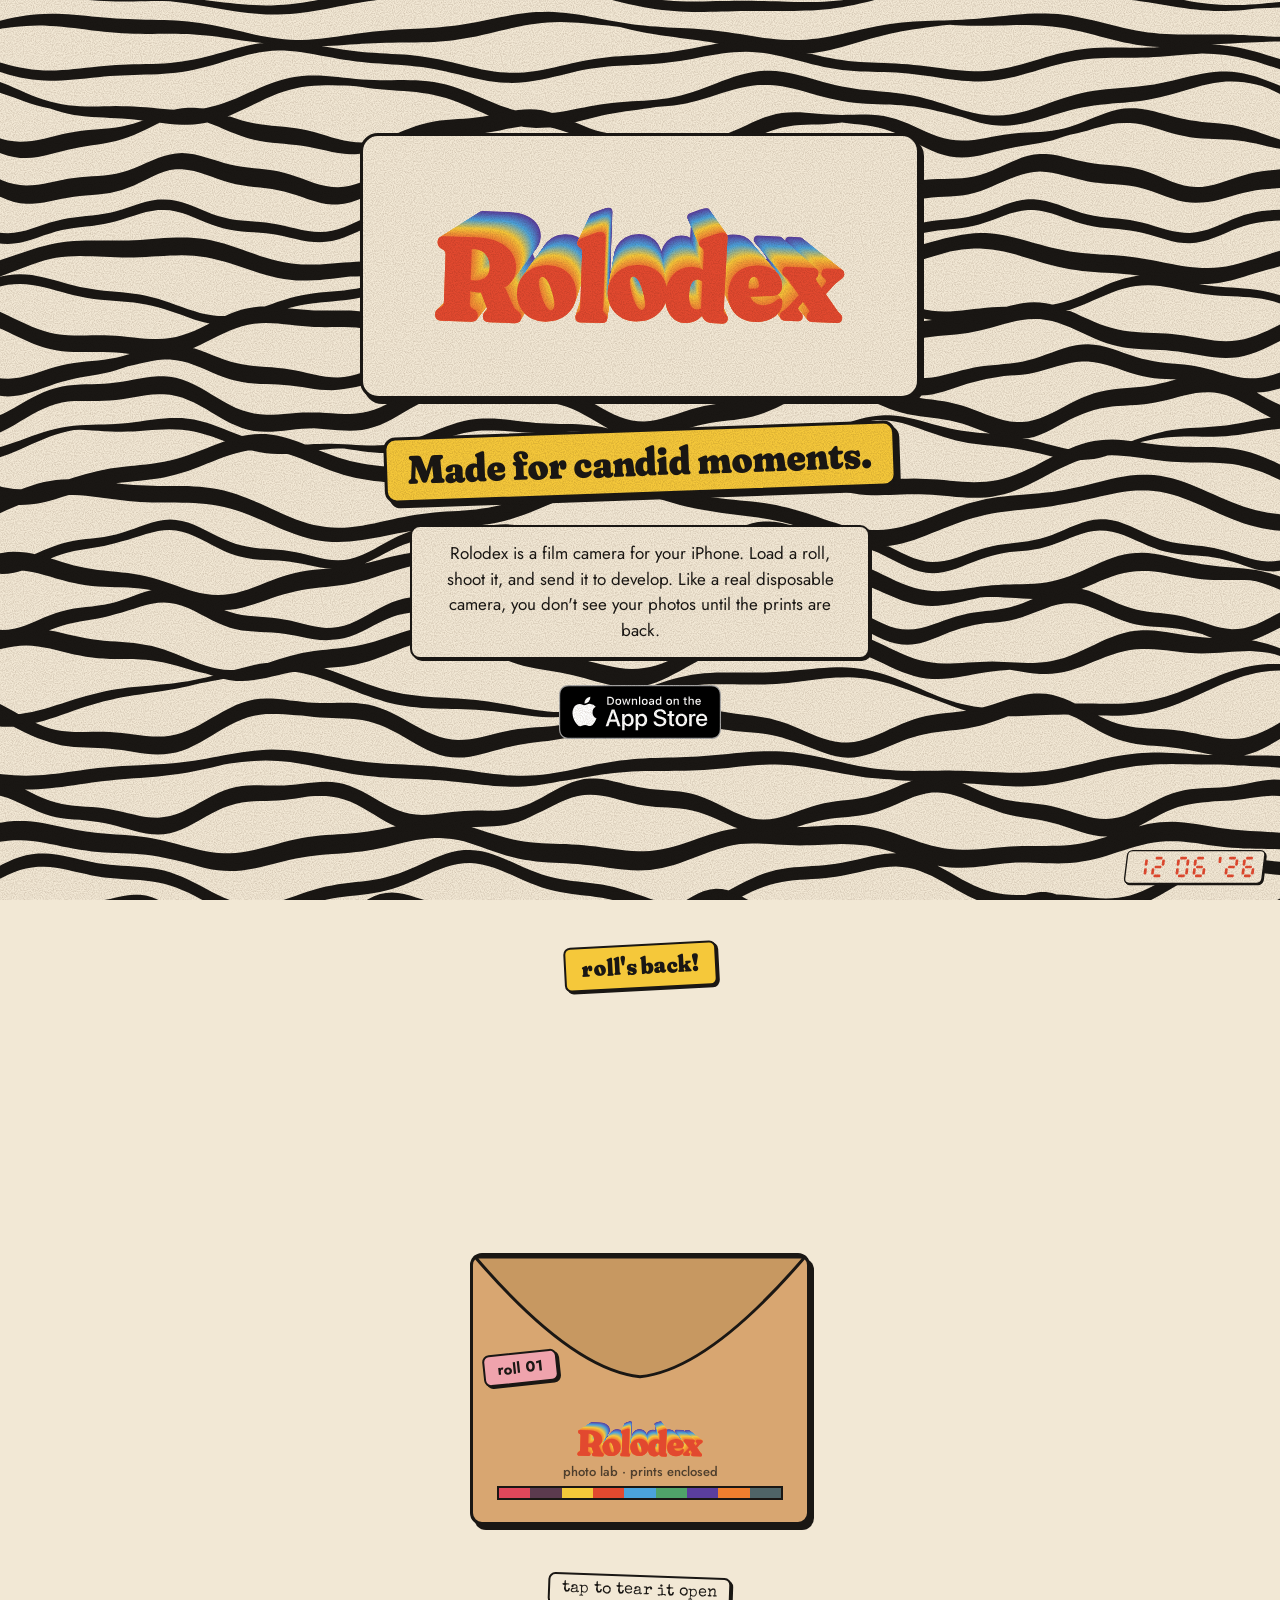
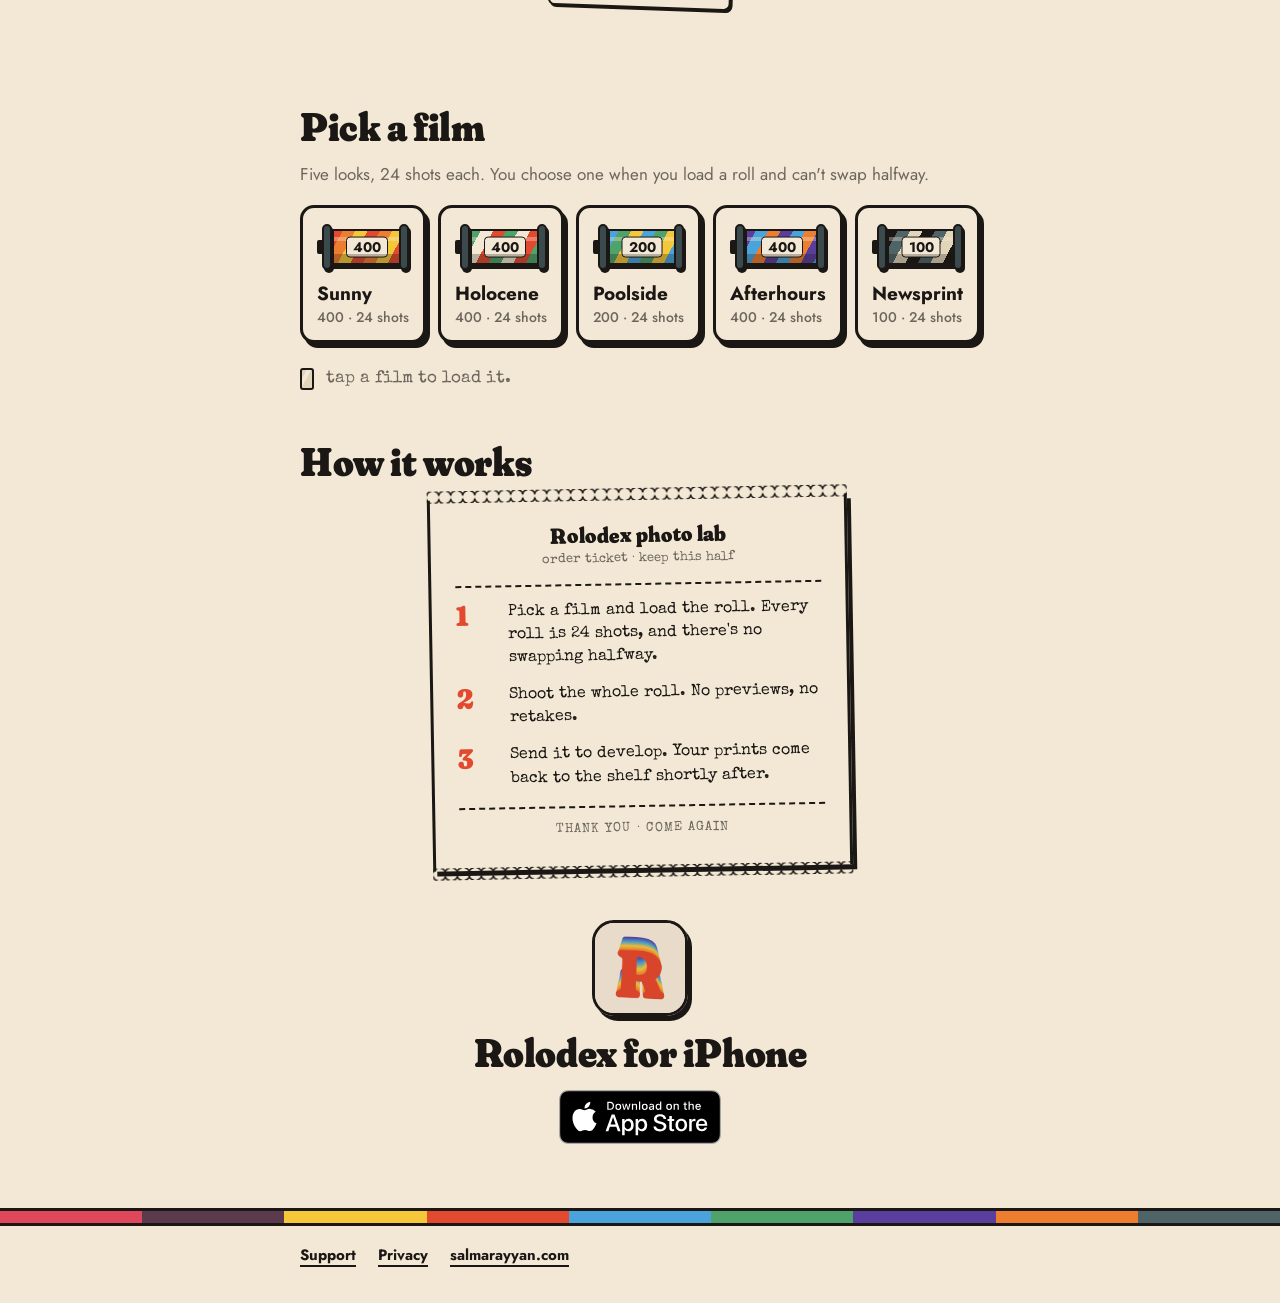
==== commit 414f4a9e: "Rolodex launch: App Store badge, film lineup, 24 shots everywhere Co-Authored-By: Claude Fable 5.1 <" ====
--- a/rolodex/index.html
+++ b/rolodex/index.html
@@ -6,18 +6,19 @@
 <title>Rolodex · A film camera for iPhone</title>
 <meta name="description" content="Rolodex is a film camera app for iPhone. Load a roll, shoot it, send it to develop, and see your prints when they're back. Made for candid moments.">
 <meta name="theme-color" content="#F2E8D5">
+<meta name="apple-itunes-app" content="app-id=6827994145">
 
 <meta property="og:type" content="website">
 <meta property="og:site_name" content="Rolodex">
-<meta property="og:title" content="Rolodex · A film camera for iPhone">
-<meta property="og:description" content="Made for candid moments. A film camera for iPhone.">
+<meta property="og:title" content="rolodex">
+<meta property="og:description" content="a disposable film camera for your iphone. 24 shots. no peeking. wait for your prints.">
 <meta property="og:url" content="https://salmarayyan.com/rolodex/">
 <meta property="og:image" content="https://salmarayyan.com/rolodex/assets/og.jpg">
 <meta property="og:image:width" content="1200">
 <meta property="og:image:height" content="514">
 <meta name="twitter:card" content="summary_large_image">
-<meta name="twitter:title" content="Rolodex · A film camera for iPhone">
-<meta name="twitter:description" content="Made for candid moments. A film camera for iPhone.">
+<meta name="twitter:title" content="rolodex">
+<meta name="twitter:description" content="a disposable film camera for your iphone. 24 shots. no peeking. wait for your prints.">
 <meta name="twitter:image" content="https://salmarayyan.com/rolodex/assets/og.jpg">
 
 <link rel="icon" type="image/png" sizes="32x32" href="/rolodex/assets/favicon-32.png">
@@ -30,7 +31,7 @@
 
 <style>
   /* ---------- Hero: wordmark on cream over the zebra waves ---------- */
-  .hero { position: relative; overflow: hidden; padding: 36px 0 44px; }
+  .hero { position: relative; overflow: hidden; padding: 36px 0 72px; min-height: 100vh; min-height: 100svh; display: flex; flex-direction: column; justify-content: center; box-sizing: border-box; }
   .hero .zebra { position: absolute; inset: 0; width: 100%; height: 100%; }
   .hero .inner { position: relative; display: grid; grid-template-columns: minmax(0, 1fr); justify-items: center; text-align: center; padding-bottom: 36px; }
   .hero .inner > * { max-width: 100%; }
@@ -61,15 +62,16 @@
     background: var(--paper); border: 2px solid var(--ink); border-radius: 10px; box-shadow: var(--shadow-sm);
     font-size: 17px;
   }
-  /* App Store badge: hidden until the app is live. Remove the `hidden` attribute to show it. */
-  #appstore { margin-top: 22px; background: var(--ink); color: var(--paper); border-color: var(--ink); box-shadow: 4px 5px 0 var(--tomato); }
-  #appstore svg { width: 20px; height: 20px; fill: currentColor; }
+  /* App Store badge: Apple's official artwork, linked to the App Store listing. */
+  .appstore { display: inline-block; margin-top: 26px; line-height: 0; }
+  .appstore img { height: 54px; width: auto; }
+  .appstore:focus-visible { outline-offset: 6px; border-radius: 10px; }
 
   /* Date stamp, burnt into the corner like a disposable camera. */
   .datestamp {
-    position: absolute; right: 16px; bottom: 14px; display: flex; gap: 7px; align-items: flex-end;
+    position: absolute; right: 18px; bottom: 16px; display: flex; gap: 7px; align-items: flex-end;
     padding: 8px 12px 7px; background: var(--paper); border: 2px solid var(--ink); border-radius: 8px;
-    box-shadow: var(--shadow-sm); color: var(--tomato); transform: skewX(-7deg); pointer-events: none;
+    box-shadow: var(--shadow-sm); color: var(--tomato); transform: skewX(-7deg) scale(.68); transform-origin: bottom right; pointer-events: none;
   }
   .seg { display: grid; grid-template-columns: 4px 10px 4px; grid-template-rows: 4px 9px 4px 9px 4px; width: 18px; height: 31px; }
   .seg i { display: block; background: currentColor; border-radius: 1.5px; opacity: 0; }
@@ -209,7 +211,7 @@
   .index-card .pin { position: absolute; left: 50%; top: -14px; transform: translateX(-50%) rotate(-4deg); }
   .index-card p { font: 600 clamp(21px, 5.4vw, 26px)/31px var(--hand); }
 
-  /* ---------- Coming soon strip ---------- */
+  /* ---------- Download strip ---------- */
   .appcta { display: grid; justify-items: center; text-align: center; gap: 16px; padding: 52px 0 0; }
   .appcta .icon { width: 96px; height: 96px; border-radius: 22px; border: var(--border) solid var(--ink); box-shadow: var(--shadow); }
   .appcta h2 { margin: 0; }
@@ -226,10 +228,8 @@
     </div>
     <p class="tagline">Made for candid moments.</p>
     <p class="lede">Rolodex is a film camera for your iPhone. Load a roll, shoot it, and send it to develop. Like a real disposable camera, you don't see your photos until the prints are back.</p>
-    <!-- App Store badge. Hidden until the app is live: remove the `hidden` attribute. -->
-    <a id="appstore" class="btn" href="https://apps.apple.com/app/id6827994145" hidden>
-      <svg viewBox="0 0 24 24" aria-hidden="true"><path d="M16.4 12.6c0-2.5 2-3.7 2.1-3.8-1.2-1.7-3-1.9-3.6-2-1.5-.2-3 .9-3.8.9-.8 0-2-.9-3.3-.8-1.7 0-3.2 1-4.1 2.5-1.8 3-.5 7.6 1.3 10.1.9 1.2 1.9 2.6 3.2 2.6 1.3-.1 1.8-.8 3.3-.8s2 .8 3.4.8c1.4 0 2.3-1.3 3.1-2.5 1-1.4 1.4-2.8 1.4-2.9-.1 0-2.9-1.1-3-4.1zM14 5.2c.7-.8 1.2-2 1-3.2-1 0-2.2.7-2.9 1.5-.6.7-1.2 1.9-1 3 1.1.1 2.2-.5 2.9-1.3z"/></svg>
-      Download on the App Store
+    <a class="appstore" href="https://apps.apple.com/app/id6827994145">
+      <img src="/rolodex/assets/app-store-badge.svg" alt="Download on the App Store" width="250" height="83">
     </a>
   </div>
   <div class="datestamp" id="datestamp" aria-label="Date stamp" role="img"></div>
@@ -263,31 +263,31 @@
 
   <section class="block reveal" aria-labelledby="films-title">
     <h2 id="films-title">Pick a film</h2>
-    <p style="color:var(--muted);margin-bottom:18px">Five looks. You choose one when you load a roll and can't swap halfway.</p>
+    <p style="color:var(--muted);margin-bottom:18px">Five looks, 24 shots each. You choose one when you load a roll and can't swap halfway.</p>
     <div class="films" role="group" aria-label="Film stocks">
-      <button class="card film" type="button" data-desc="warm and golden, honey light. the classic." style="--s1:var(--tomato);--s2:var(--tangerine);--s3:var(--mustard);--loaded:#F7DFA0" aria-pressed="false">
+      <button class="card film" type="button" data-desc="warm and golden, honey light. where rolodex began." style="--s1:var(--tomato);--s2:var(--tangerine);--s3:var(--mustard);--loaded:#F7DFA0" aria-pressed="false">
         <span class="can" aria-hidden="true"><i class="spool"></i><i class="cap"></i><span class="body"><span class="iso">400</span></span><i class="cap"></i></span>
-        <span class="name">Sunny</span><span class="spec">400 · 24 exp</span>
+        <span class="name">Sunny</span><span class="spec">400 · 24 shots</span>
+        <span class="sticker loaded-tag" aria-hidden="true">loaded</span>
+      </button>
+      <button class="card film" type="button" data-desc="the classic film look. deep greens, punchy prints." style="--s1:var(--leaf);--s2:var(--paper);--s3:var(--tomato);--loaded:#CFE3D2" aria-pressed="false">
+        <span class="can" aria-hidden="true"><i class="spool"></i><i class="cap"></i><span class="body"><span class="iso">400</span></span><i class="cap"></i></span>
+        <span class="name">Holocene</span><span class="spec">400 · 24 shots</span>
         <span class="sticker loaded-tag" aria-hidden="true">loaded</span>
       </button>
       <button class="card film" type="button" data-desc="cool blues and minty greens. smells like chlorine." style="--s1:var(--sky);--s2:var(--leaf);--s3:var(--mustard);--loaded:#CFE5EE" aria-pressed="false">
         <span class="can" aria-hidden="true"><i class="spool"></i><i class="cap"></i><span class="body"><span class="iso">200</span></span><i class="cap"></i></span>
-        <span class="name">Poolside</span><span class="spec">200 · 24 exp</span>
+        <span class="name">Poolside</span><span class="spec">200 · 24 shots</span>
         <span class="sticker loaded-tag" aria-hidden="true">loaded</span>
       </button>
       <button class="card film" type="button" data-desc="lavender skies, golden light. the city after work." style="--s1:var(--violet);--s2:var(--sky);--s3:var(--tangerine);--loaded:#D9CDE6" aria-pressed="false">
         <span class="can" aria-hidden="true"><i class="spool"></i><i class="cap"></i><span class="body"><span class="iso">400</span></span><i class="cap"></i></span>
-        <span class="name">Afterhours</span><span class="spec">400 · 36 exp</span>
+        <span class="name">Afterhours</span><span class="spec">400 · 24 shots</span>
         <span class="sticker loaded-tag" aria-hidden="true">loaded</span>
       </button>
-      <button class="card film" type="button" data-desc="black and white, punchy, like the morning paper." style="--s1:var(--ink);--s2:var(--slate);--s3:var(--paper-shade);--loaded:#D9D2C4" aria-pressed="false">
+      <button class="card film" type="button" data-desc="black and white, bold and deep. like the morning paper." style="--s1:var(--ink);--s2:var(--slate);--s3:var(--paper-shade);--loaded:#D9D2C4" aria-pressed="false">
         <span class="can" aria-hidden="true"><i class="spool"></i><i class="cap"></i><span class="body"><span class="iso">100</span></span><i class="cap"></i></span>
-        <span class="name">Newsprint</span><span class="spec">100 · 24 exp</span>
-        <span class="sticker loaded-tag" aria-hidden="true">loaded</span>
-      </button>
-      <button class="card film" type="button" data-desc="the classic disposable. deep greens, punchy prints." style="--s1:var(--leaf);--s2:var(--paper);--s3:var(--tomato);--loaded:#CFE3D2" aria-pressed="false">
-        <span class="can" aria-hidden="true"><i class="spool"></i><i class="cap"></i><span class="body"><span class="iso">400</span></span><i class="cap"></i></span>
-        <span class="name">Evergreen</span><span class="spec">400 · 27 exp</span>
+        <span class="name">Newsprint</span><span class="spec">100 · 24 shots</span>
         <span class="sticker loaded-tag" aria-hidden="true">loaded</span>
       </button>
     </div>
@@ -299,7 +299,7 @@
     <div class="ticket">
       <div class="head"><strong>Rolodex photo lab</strong><span>order ticket · keep this half</span></div>
       <ol>
-        <li><b>1</b><span>Pick a film and load the roll. Most rolls are 24 shots, and there's no swapping halfway.</span></li>
+        <li><b>1</b><span>Pick a film and load the roll. Every roll is 24 shots, and there's no swapping halfway.</span></li>
         <li><b>2</b><span>Shoot the whole roll. No previews, no retakes.</span></li>
         <li><b>3</b><span>Send it to develop. Your prints come back to the shelf shortly after.</span></li>
       </ol>
@@ -310,6 +310,9 @@
   <section class="appcta reveal" aria-labelledby="cta-title">
     <img class="icon" src="/rolodex/icon.png" alt="Rolodex app icon" width="512" height="512" loading="lazy">
     <h2 id="cta-title">Rolodex for iPhone</h2>
+    <a class="appstore" style="margin-top:0" href="https://apps.apple.com/app/id6827994145">
+      <img src="/rolodex/assets/app-store-badge.svg" alt="Download on the App Store" width="250" height="83">
+    </a>
   </section>
 
 </main>
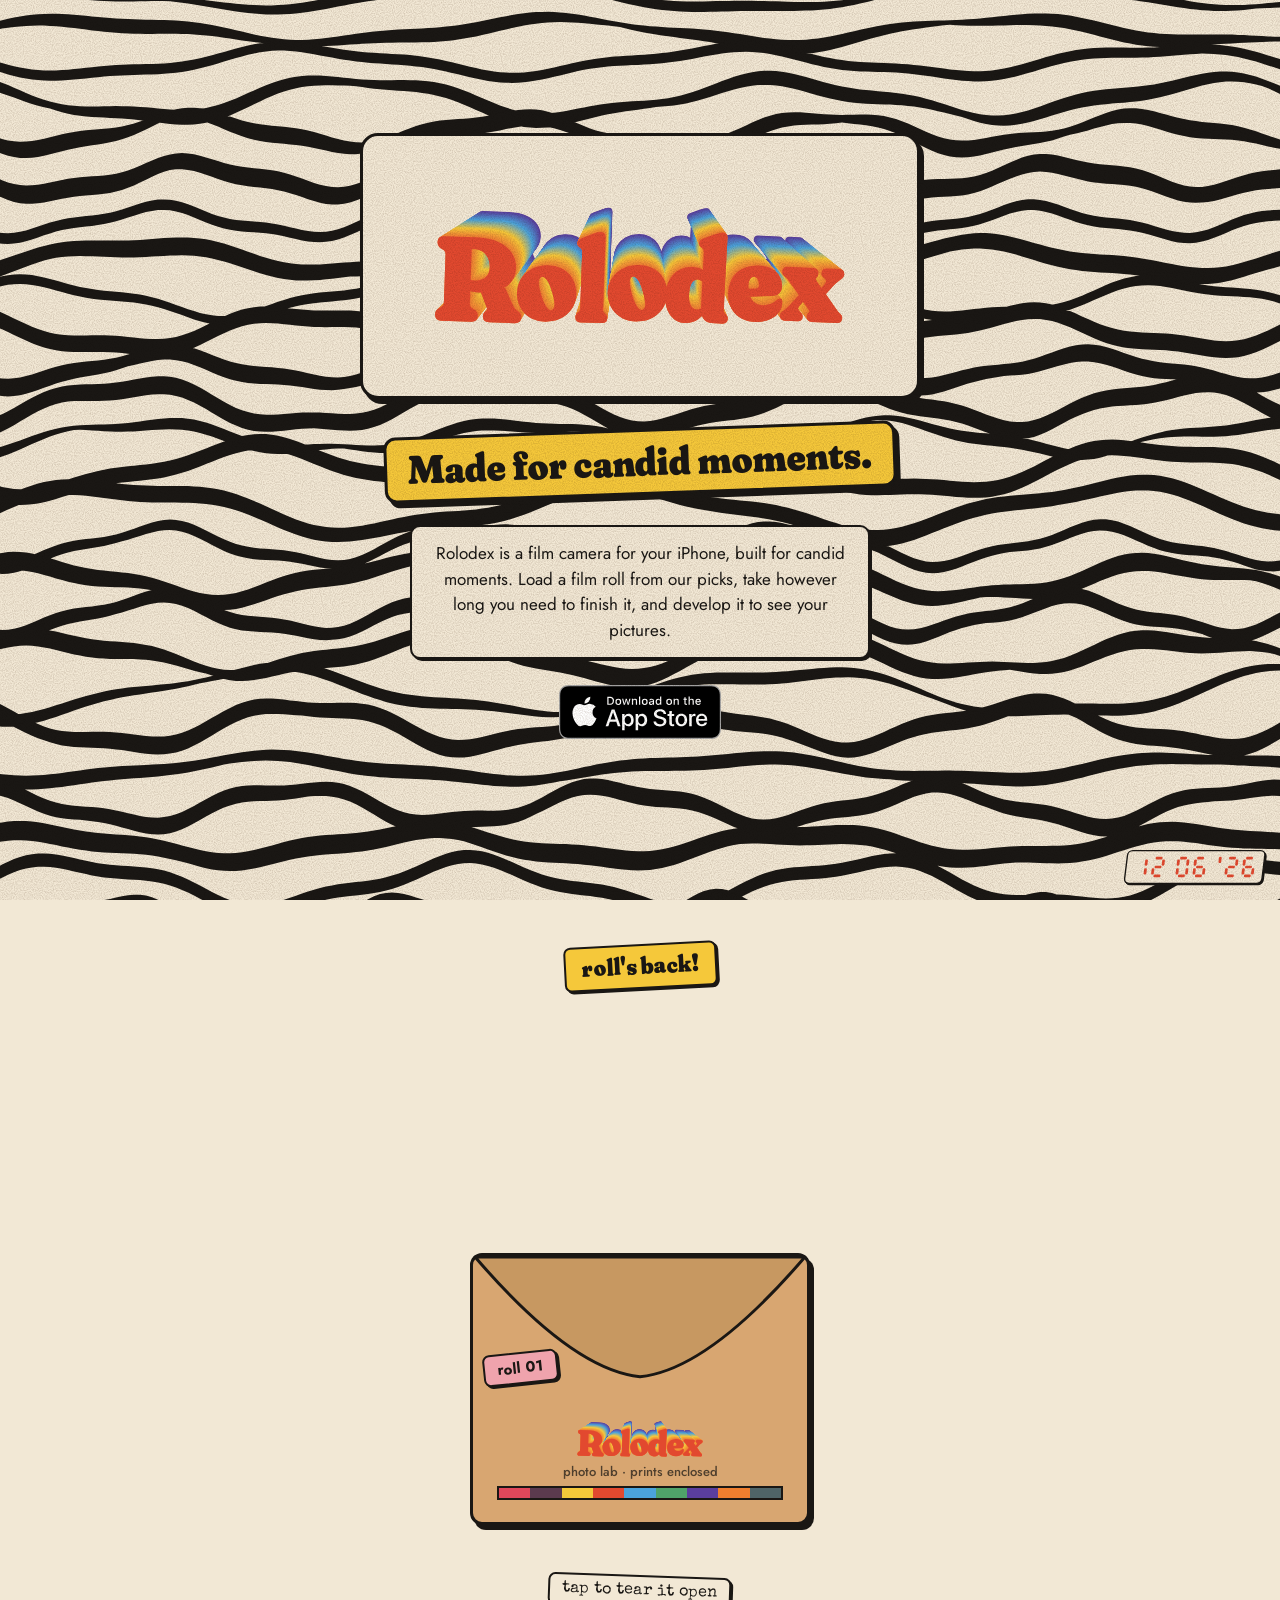
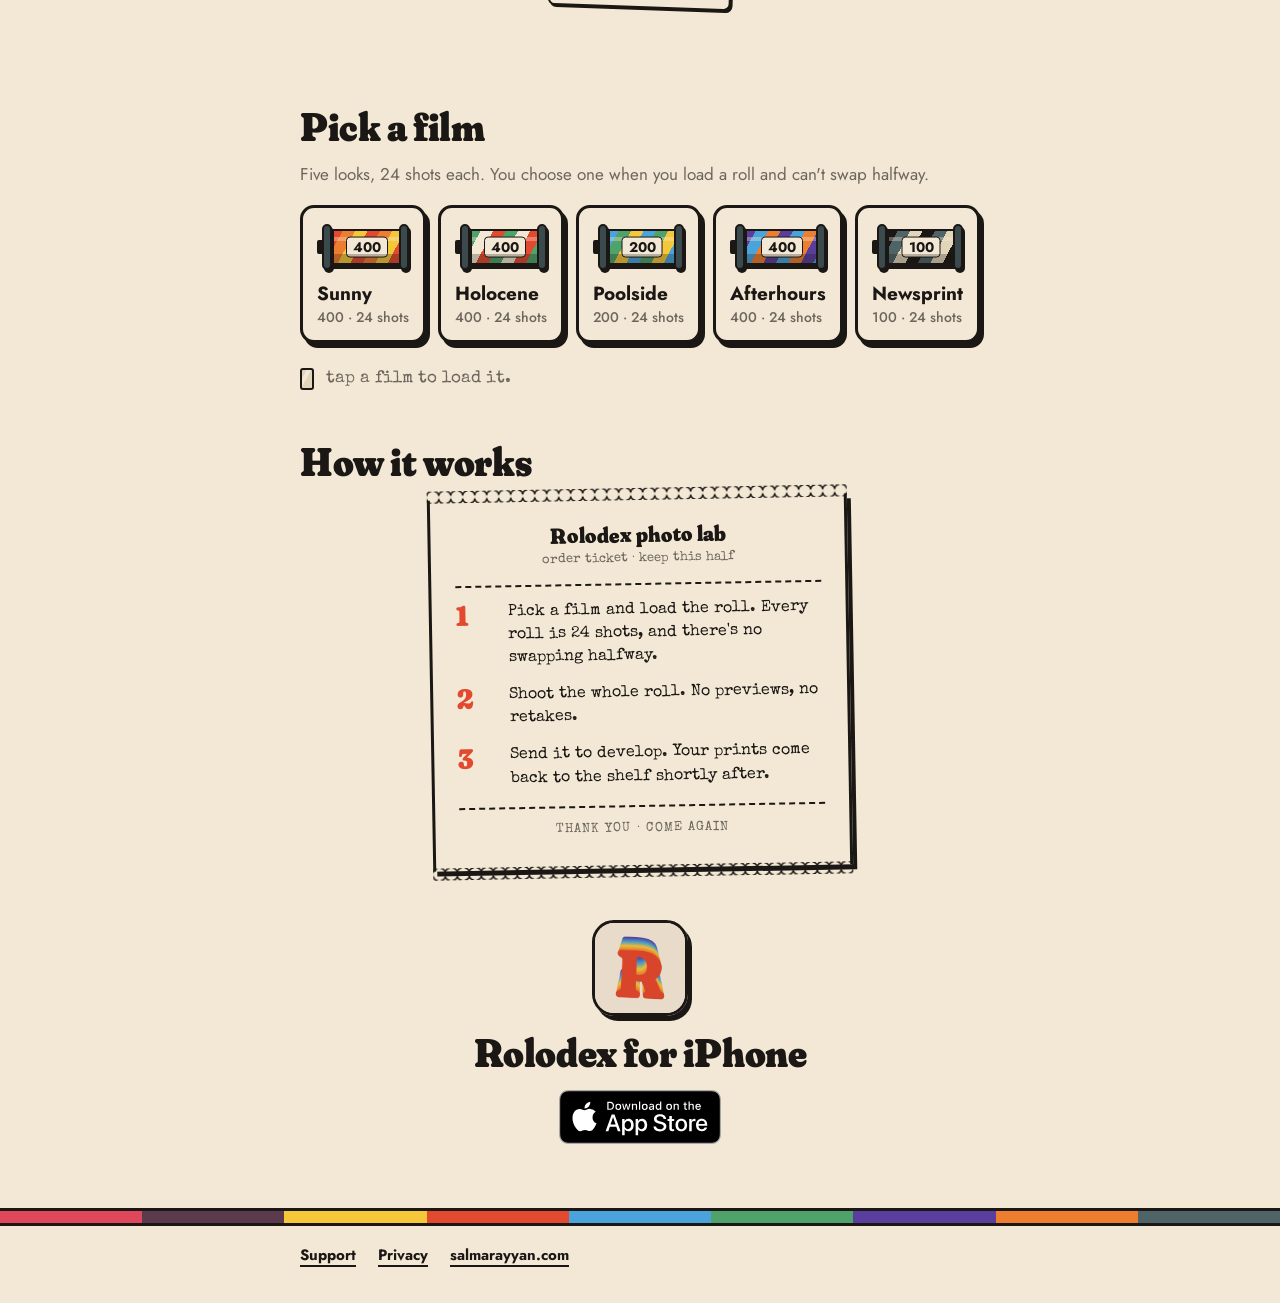
==== commit 14e6084d: "Update the Rolodex description Co-Authored-By: Claude Fable 5.1 <noreply@anthropic.com>" ====
--- a/rolodex/index.html
+++ b/rolodex/index.html
@@ -4,7 +4,7 @@
 <meta charset="utf-8">
 <meta name="viewport" content="width=device-width, initial-scale=1">
 <title>Rolodex · A film camera for iPhone</title>
-<meta name="description" content="Rolodex is a film camera app for iPhone. Load a roll, shoot it, send it to develop, and see your prints when they're back. Made for candid moments.">
+<meta name="description" content="A film camera for your iPhone, built for candid moments. Load a film roll from our picks, take however long you need to finish it, and develop it to see your pictures.">
 <meta name="theme-color" content="#F2E8D5">
 <meta name="apple-itunes-app" content="app-id=6827994145">
 
@@ -227,8 +227,8 @@
       <div class="mark" id="mark"><img src="/rolodex/assets/wordmark-3d.svg" alt="Rolodex" width="682" height="195"></div>
     </div>
     <p class="tagline">Made for candid moments.</p>
-    <p class="lede">Rolodex is a film camera for your iPhone. Load a roll, shoot it, and send it to develop. Like a real disposable camera, you don't see your photos until the prints are back.</p>
-    <a class="appstore" href="https://apps.apple.com/app/id6827994145">
+    <p class="lede">Rolodex is a film camera for your iPhone, built for candid moments. Load a film roll from our picks, take however long you need to finish it, and develop it to see your pictures.</p>
+    <a class="appstore" href="https://apps.apple.com/us/app/rolodex-filmcam/id6827994145">
       <img src="/rolodex/assets/app-store-badge.svg" alt="Download on the App Store" width="250" height="83">
     </a>
   </div>
@@ -310,7 +310,7 @@
   <section class="appcta reveal" aria-labelledby="cta-title">
     <img class="icon" src="/rolodex/icon.png" alt="Rolodex app icon" width="512" height="512" loading="lazy">
     <h2 id="cta-title">Rolodex for iPhone</h2>
-    <a class="appstore" style="margin-top:0" href="https://apps.apple.com/app/id6827994145">
+    <a class="appstore" style="margin-top:0" href="https://apps.apple.com/us/app/rolodex-filmcam/id6827994145">
       <img src="/rolodex/assets/app-store-badge.svg" alt="Download on the App Store" width="250" height="83">
     </a>
   </section>
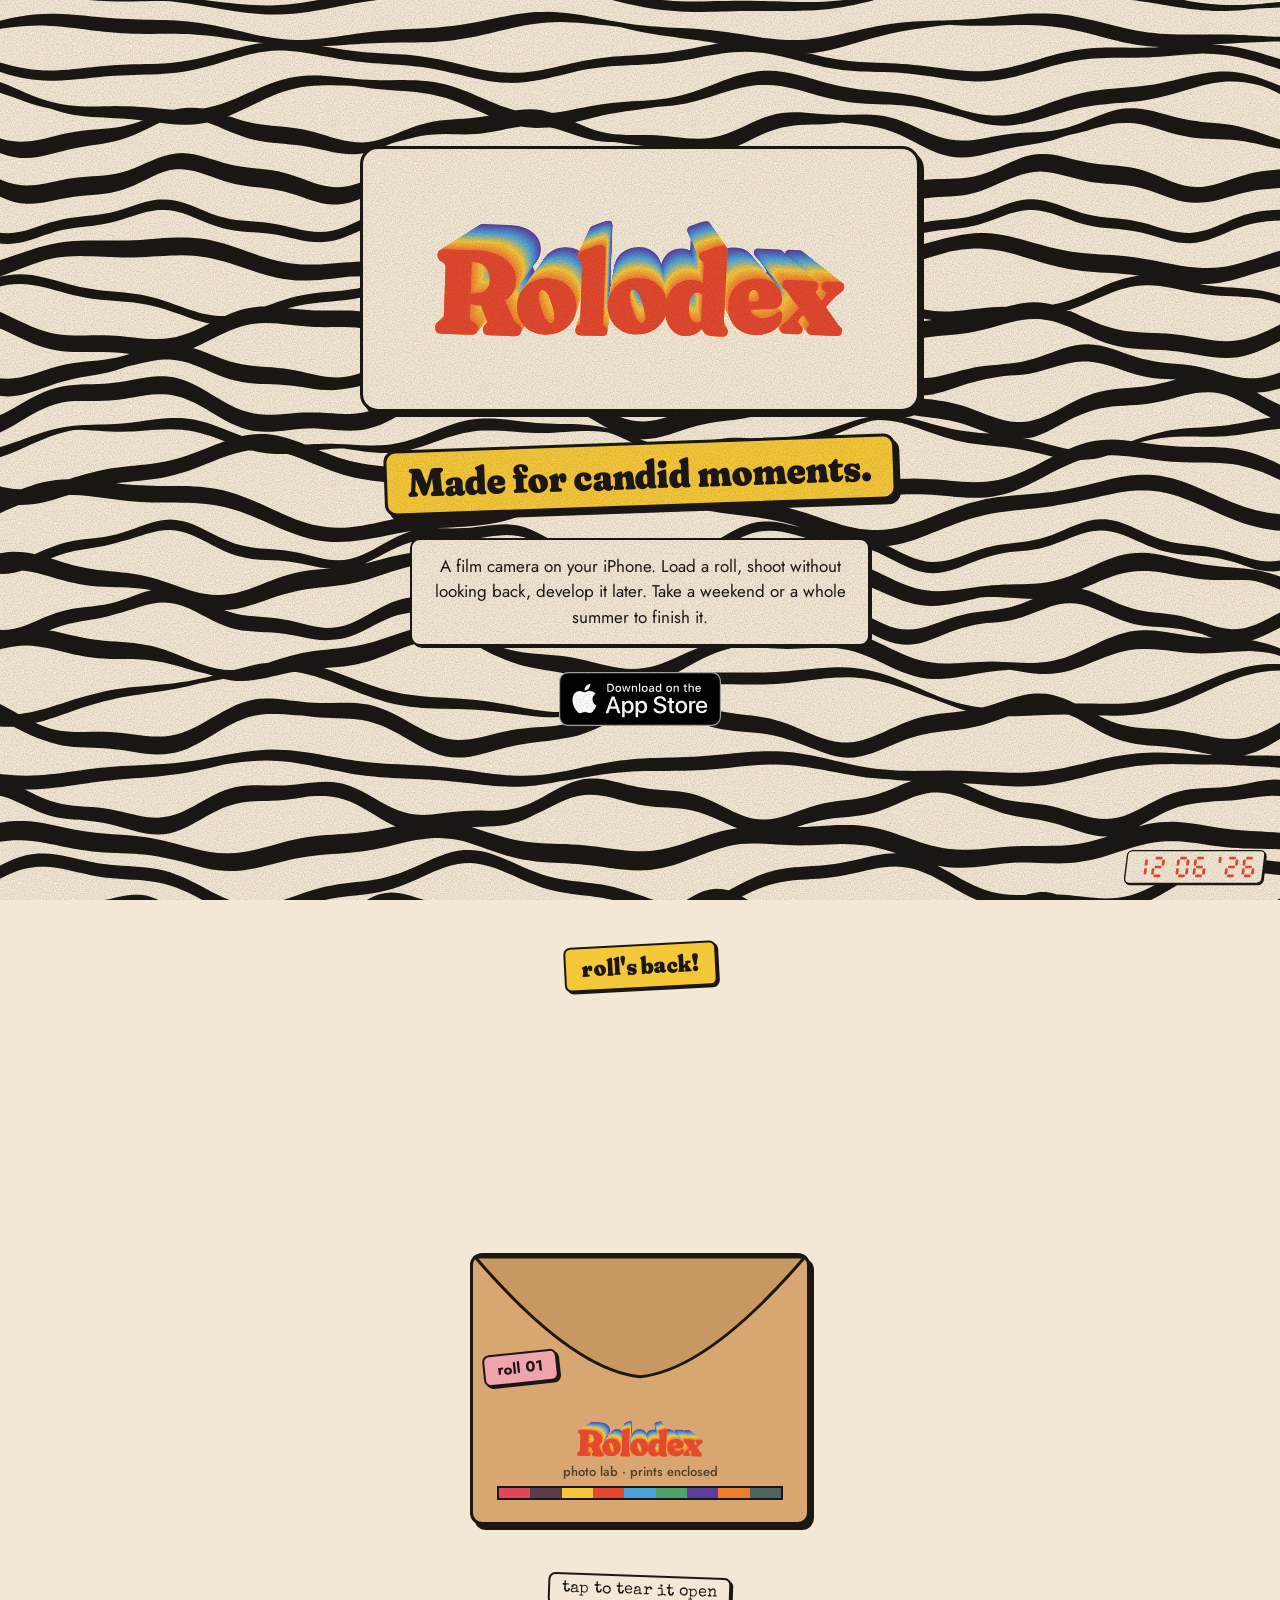
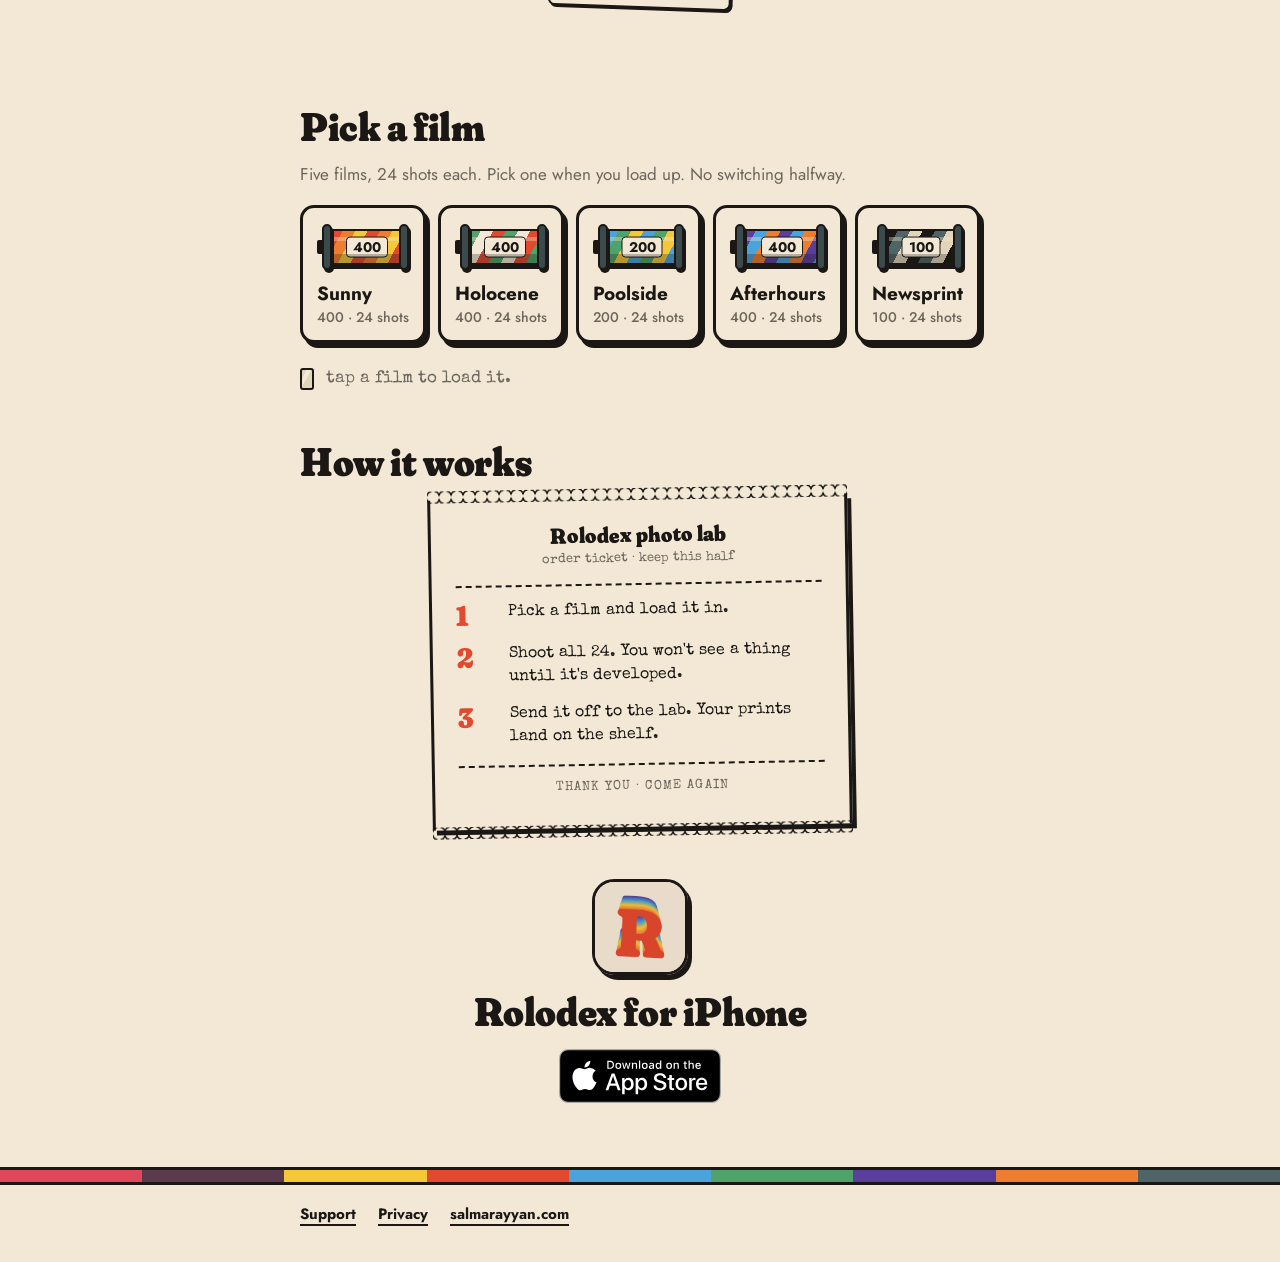
==== commit 8a16d083: "Rolodex page: new afterhours and newsprint lines, plainer copy Co-Authored-By: Claude Opus 5.5 <nore" ====
--- a/rolodex/index.html
+++ b/rolodex/index.html
@@ -4,21 +4,21 @@
 <meta charset="utf-8">
 <meta name="viewport" content="width=device-width, initial-scale=1">
 <title>Rolodex · A film camera for iPhone</title>
-<meta name="description" content="A film camera for your iPhone, built for candid moments. Load a film roll from our picks, take however long you need to finish it, and develop it to see your pictures.">
+<meta name="description" content="A film camera on your iPhone. Load a roll, shoot without looking back, develop it later.">
 <meta name="theme-color" content="#F2E8D5">
 <meta name="apple-itunes-app" content="app-id=6827994145">
 
 <meta property="og:type" content="website">
 <meta property="og:site_name" content="Rolodex">
 <meta property="og:title" content="rolodex">
-<meta property="og:description" content="a disposable film camera for your iphone. 24 shots. no peeking. wait for your prints.">
+<meta property="og:description" content="a film camera on your iphone. 24 shots. no retakes. your prints come back later.">
 <meta property="og:url" content="https://salmarayyan.com/rolodex/">
 <meta property="og:image" content="https://salmarayyan.com/rolodex/assets/og.jpg">
 <meta property="og:image:width" content="1200">
 <meta property="og:image:height" content="514">
 <meta name="twitter:card" content="summary_large_image">
 <meta name="twitter:title" content="rolodex">
-<meta name="twitter:description" content="a disposable film camera for your iphone. 24 shots. no peeking. wait for your prints.">
+<meta name="twitter:description" content="a film camera on your iphone. 24 shots. no retakes. your prints come back later.">
 <meta name="twitter:image" content="https://salmarayyan.com/rolodex/assets/og.jpg">
 
 <link rel="icon" type="image/png" sizes="32x32" href="/rolodex/assets/favicon-32.png">
@@ -227,7 +227,7 @@
       <div class="mark" id="mark"><img src="/rolodex/assets/wordmark-3d.svg" alt="Rolodex" width="682" height="195"></div>
     </div>
     <p class="tagline">Made for candid moments.</p>
-    <p class="lede">Rolodex is a film camera for your iPhone, built for candid moments. Load a film roll from our picks, take however long you need to finish it, and develop it to see your pictures.</p>
+    <p class="lede">A film camera on your iPhone. Load a roll, shoot without looking back, develop it later. Take a weekend or a whole summer to finish it.</p>
     <a class="appstore" href="https://apps.apple.com/us/app/rolodex-filmcam/id6827994145">
       <img src="/rolodex/assets/app-store-badge.svg" alt="Download on the App Store" width="250" height="83">
     </a>
@@ -263,7 +263,7 @@
 
   <section class="block reveal" aria-labelledby="films-title">
     <h2 id="films-title">Pick a film</h2>
-    <p style="color:var(--muted);margin-bottom:18px">Five looks, 24 shots each. You choose one when you load a roll and can't swap halfway.</p>
+    <p style="color:var(--muted);margin-bottom:18px">Five films, 24 shots each. Pick one when you load up. No switching halfway.</p>
     <div class="films" role="group" aria-label="Film stocks">
       <button class="card film" type="button" data-desc="warm and golden, honey light. where rolodex began." style="--s1:var(--tomato);--s2:var(--tangerine);--s3:var(--mustard);--loaded:#F7DFA0" aria-pressed="false">
         <span class="can" aria-hidden="true"><i class="spool"></i><i class="cap"></i><span class="body"><span class="iso">400</span></span><i class="cap"></i></span>
@@ -280,12 +280,12 @@
         <span class="name">Poolside</span><span class="spec">200 · 24 shots</span>
         <span class="sticker loaded-tag" aria-hidden="true">loaded</span>
       </button>
-      <button class="card film" type="button" data-desc="lavender skies, golden light. the city after work." style="--s1:var(--violet);--s2:var(--sky);--s3:var(--tangerine);--loaded:#D9CDE6" aria-pressed="false">
+      <button class="card film" type="button" data-desc="moody violets, purple haze. evenings that run late." style="--s1:var(--violet);--s2:var(--sky);--s3:var(--tangerine);--loaded:#D9CDE6" aria-pressed="false">
         <span class="can" aria-hidden="true"><i class="spool"></i><i class="cap"></i><span class="body"><span class="iso">400</span></span><i class="cap"></i></span>
         <span class="name">Afterhours</span><span class="spec">400 · 24 shots</span>
         <span class="sticker loaded-tag" aria-hidden="true">loaded</span>
       </button>
-      <button class="card film" type="button" data-desc="black and white, bold and deep. like the morning paper." style="--s1:var(--ink);--s2:var(--slate);--s3:var(--paper-shade);--loaded:#D9D2C4" aria-pressed="false">
+      <button class="card film" type="button" data-desc="black and white, bold and deep. front page material." style="--s1:var(--ink);--s2:var(--slate);--s3:var(--paper-shade);--loaded:#D9D2C4" aria-pressed="false">
         <span class="can" aria-hidden="true"><i class="spool"></i><i class="cap"></i><span class="body"><span class="iso">100</span></span><i class="cap"></i></span>
         <span class="name">Newsprint</span><span class="spec">100 · 24 shots</span>
         <span class="sticker loaded-tag" aria-hidden="true">loaded</span>
@@ -299,9 +299,9 @@
     <div class="ticket">
       <div class="head"><strong>Rolodex photo lab</strong><span>order ticket · keep this half</span></div>
       <ol>
-        <li><b>1</b><span>Pick a film and load the roll. Every roll is 24 shots, and there's no swapping halfway.</span></li>
-        <li><b>2</b><span>Shoot the whole roll. No previews, no retakes.</span></li>
-        <li><b>3</b><span>Send it to develop. Your prints come back to the shelf shortly after.</span></li>
+        <li><b>1</b><span>Pick a film and load it in.</span></li>
+        <li><b>2</b><span>Shoot all 24. You won't see a thing until it's developed.</span></li>
+        <li><b>3</b><span>Send it off to the lab. Your prints land on the shelf.</span></li>
       </ol>
       <div class="foot">THANK YOU · COME AGAIN</div>
     </div>
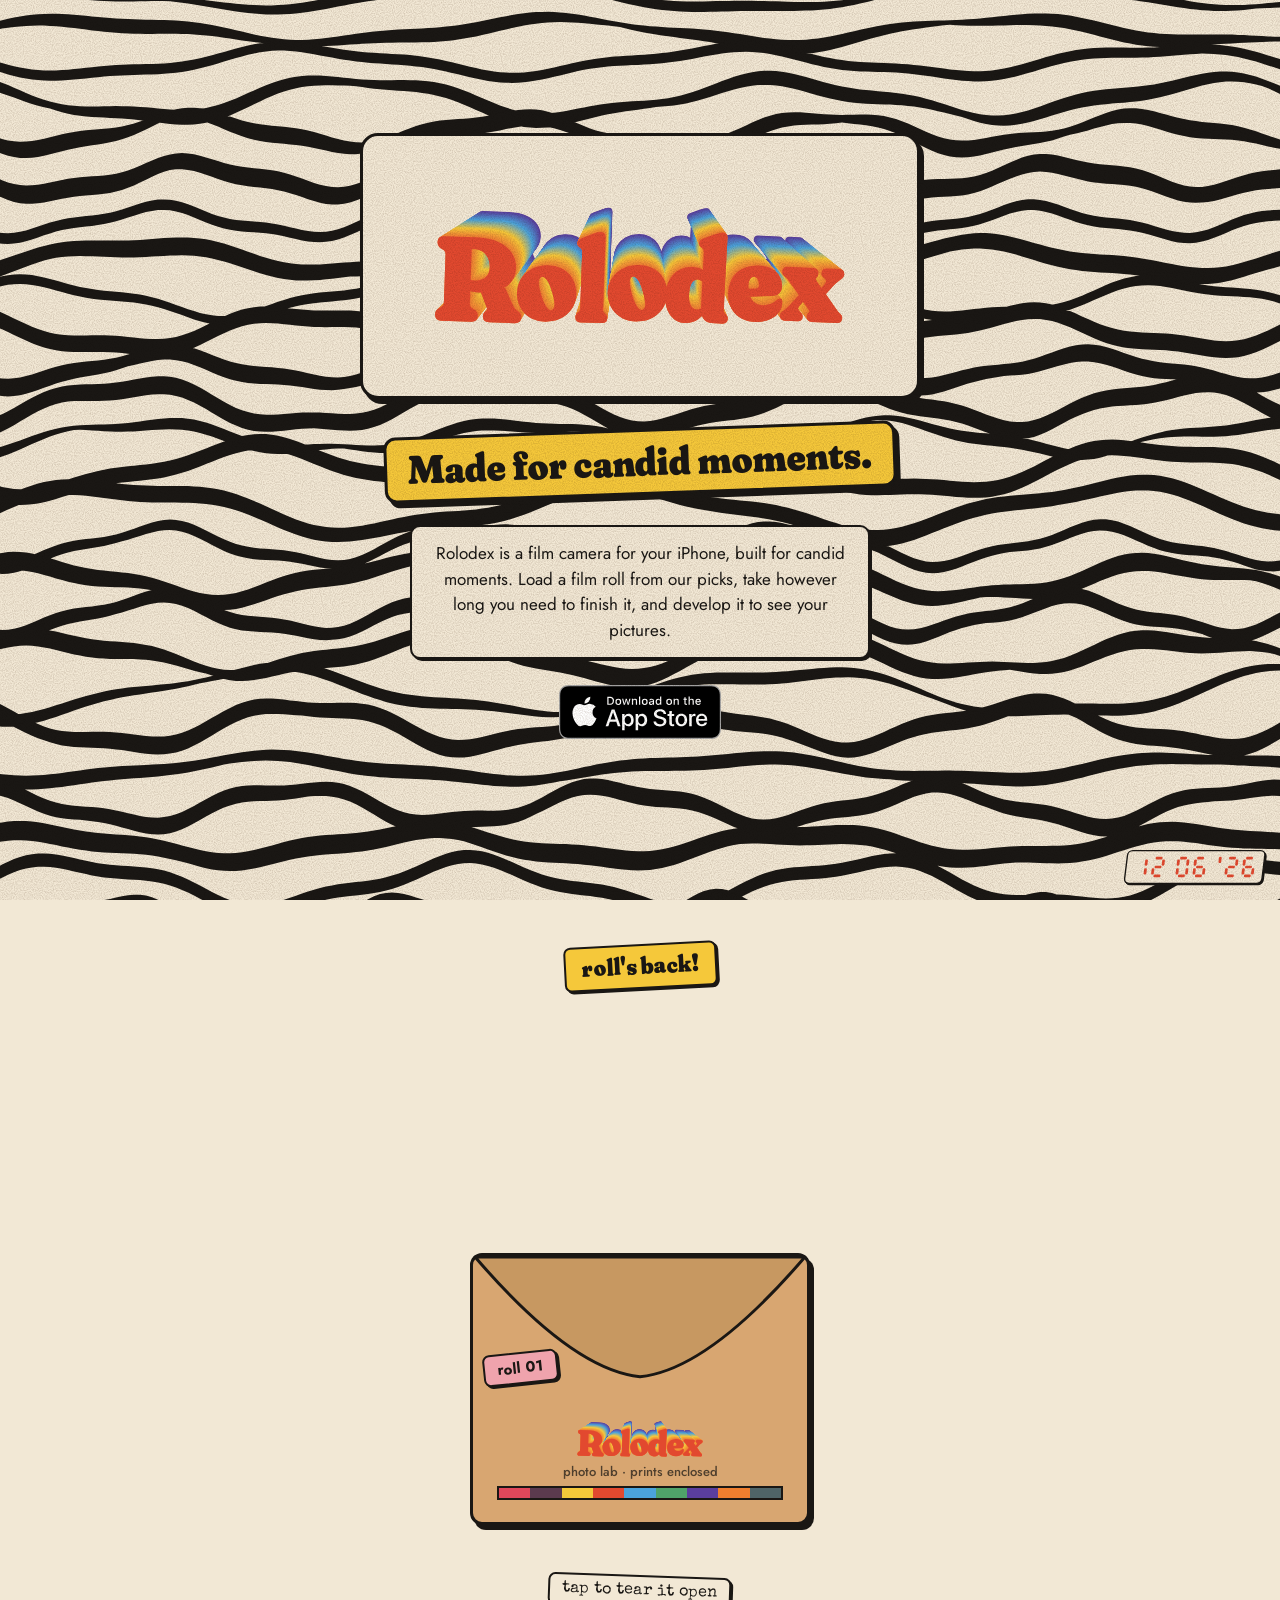
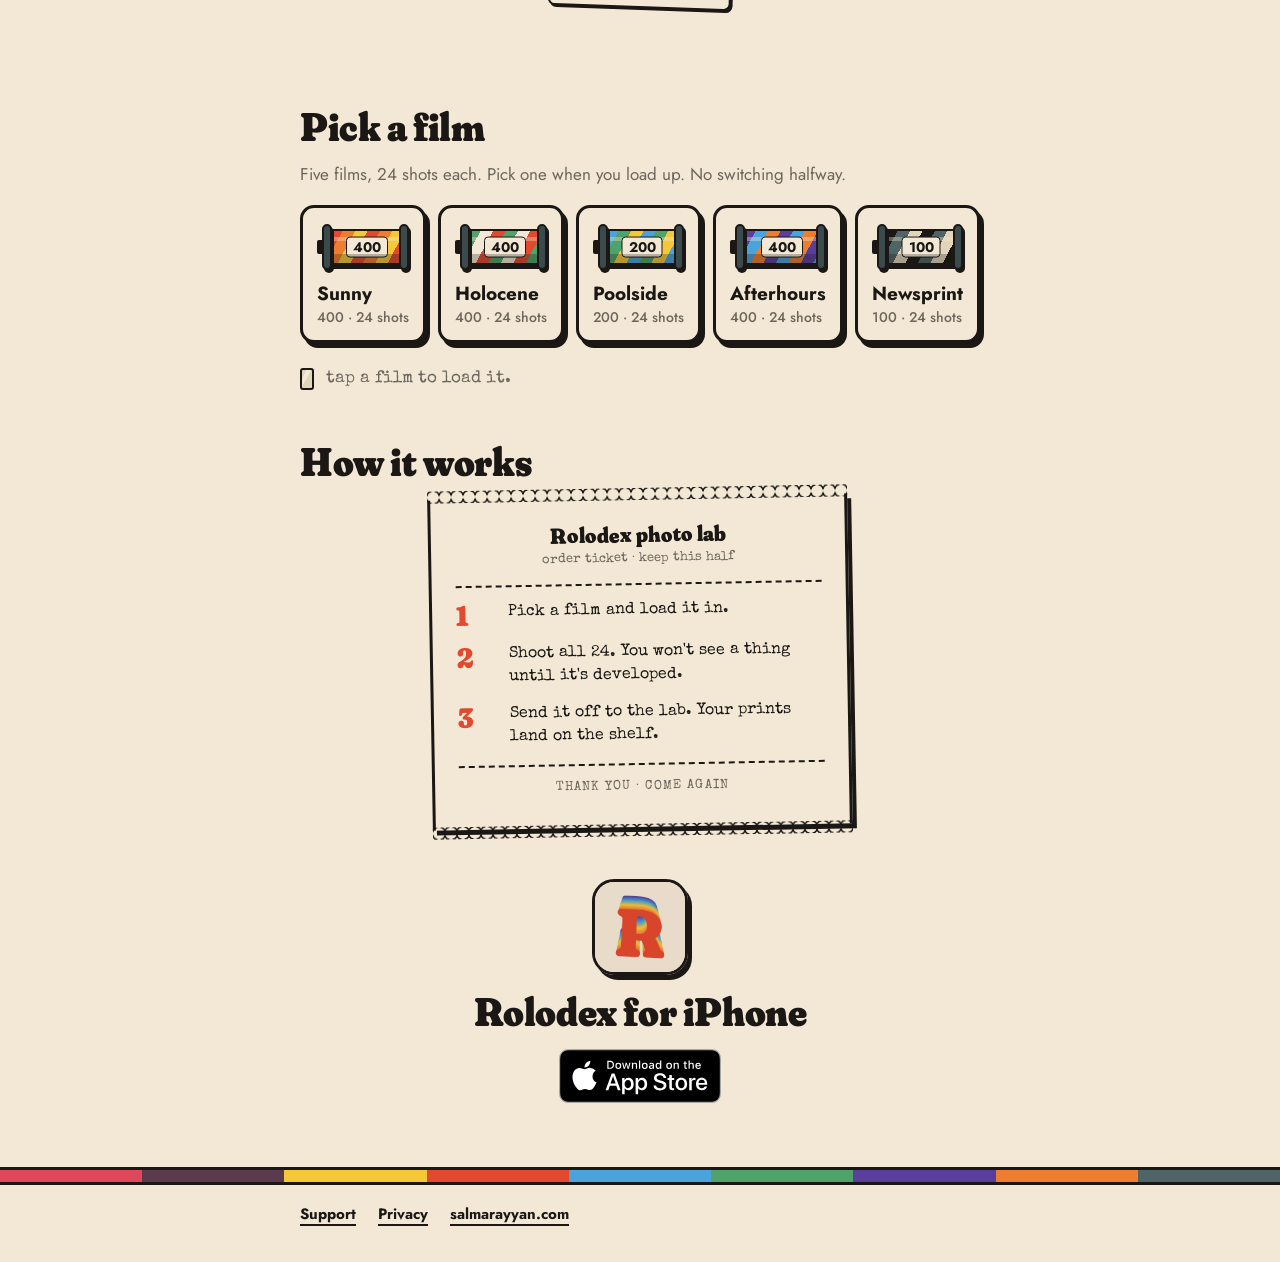
==== commit e74b9df5: "Rolodex page: bring back the original intro Co-Authored-By: Claude Opus 5.5 <noreply@anthropic.com> " ====
--- a/rolodex/index.html
+++ b/rolodex/index.html
@@ -227,7 +227,7 @@
       <div class="mark" id="mark"><img src="/rolodex/assets/wordmark-3d.svg" alt="Rolodex" width="682" height="195"></div>
     </div>
     <p class="tagline">Made for candid moments.</p>
-    <p class="lede">A film camera on your iPhone. Load a roll, shoot without looking back, develop it later. Take a weekend or a whole summer to finish it.</p>
+    <p class="lede">Rolodex is a film camera for your iPhone, built for candid moments. Load a film roll from our picks, take however long you need to finish it, and develop it to see your pictures.</p>
     <a class="appstore" href="https://apps.apple.com/us/app/rolodex-filmcam/id6827994145">
       <img src="/rolodex/assets/app-store-badge.svg" alt="Download on the App Store" width="250" height="83">
     </a>
